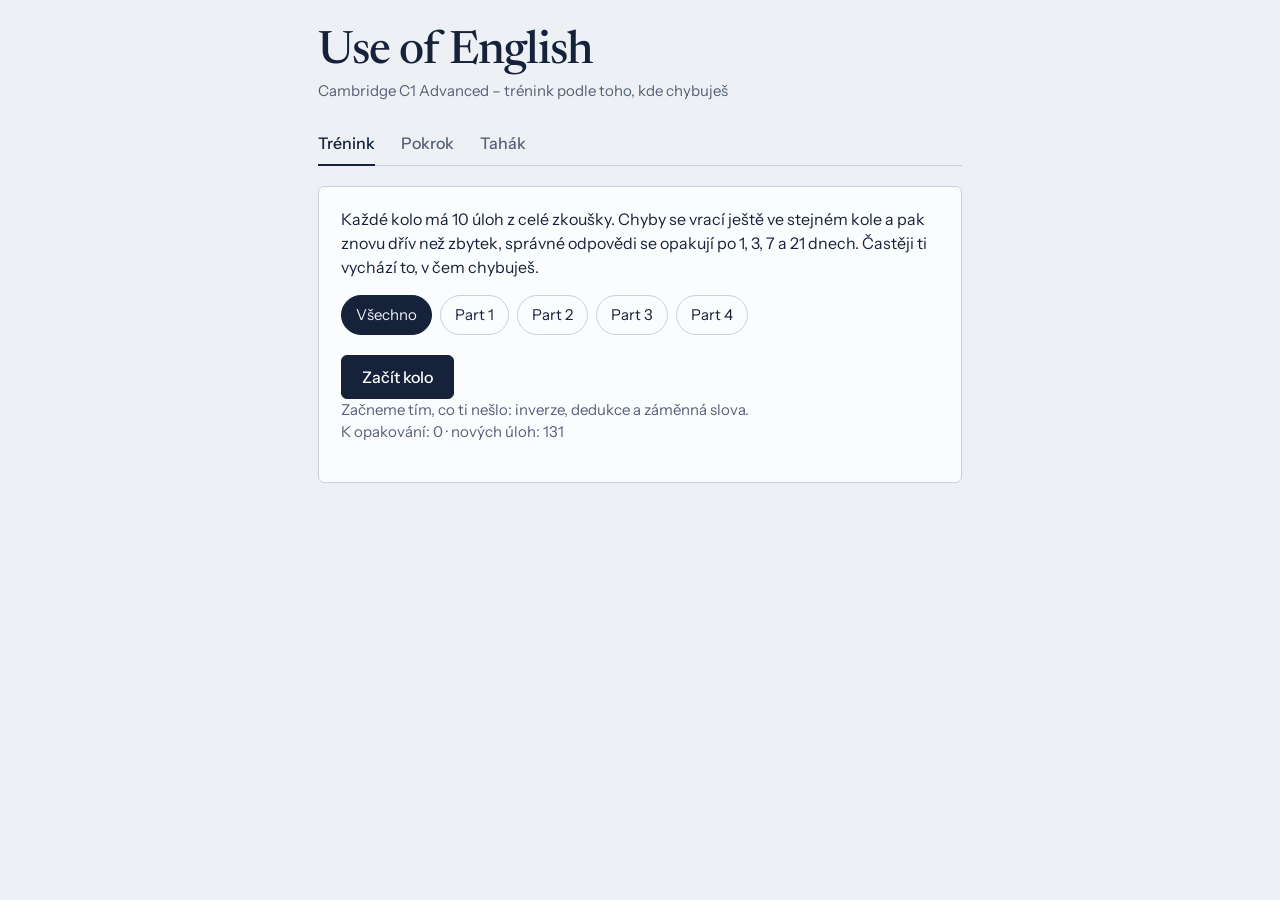
==== index.html @ dab8a951 "Initial commit: Use of English trainer Co-Authored-By: Claude Sonnet 5.5 <noreply@anthropic.com>" ====
<!DOCTYPE html>
<html lang="cs">
<head>
<meta charset="utf-8">
<meta name="viewport" content="width=device-width, initial-scale=1, viewport-fit=cover">
<title>Use of English – C1 trénink</title>
<link rel="manifest" href="manifest.json">
<link rel="icon" href="icon-192.png">
<link rel="apple-touch-icon" href="icon-192.png">
<meta name="theme-color" content="#16213A">
<link rel="preconnect" href="https://fonts.googleapis.com">
<link rel="preconnect" href="https://fonts.gstatic.com" crossorigin>
<link href="https://fonts.googleapis.com/css2?family=Caveat:wght@600&family=Instrument+Sans:wght@400;500;600&family=Newsreader:ital,opsz,wght@0,6..72,400;0,6..72,500;0,6..72,600;1,6..72,400&display=swap" rel="stylesheet">
<style>
:root{
  --paper:#EDF0F4; --sheet:#FBFCFD; --ink:#16213A; --muted:#566077; --rule:#C8D0DC;
  --soft:#E3E8EF; --red:#C4262D; --green:#1B7A4C; --hl:#FFF0A6;
  --accent:#16213A; --accent-ink:#FBFCFD;
  --serif:"Newsreader", Georgia, "Times New Roman", serif;
  --sans:"Instrument Sans", system-ui, -apple-system, "Segoe UI", Roboto, sans-serif;
  --hand:"Caveat", "Segoe Script", "Bradley Hand", "Comic Sans MS", cursive;
  box-sizing:border-box;
  padding-top:env(safe-area-inset-top,0px);
  padding-bottom:env(safe-area-inset-bottom,0px);
}
@media (prefers-color-scheme: dark){
  :root:not([data-theme="light"]){
    --paper:#0E1320; --sheet:#171E2F; --ink:#E8EDF7; --muted:#9AA5BB; --rule:#2B3550;
    --soft:#202A40; --red:#FF7A7A; --green:#62D39C; --hl:#4B4521;
    --accent:#E8EDF7; --accent-ink:#0E1320;
  }
}
:root[data-theme="dark"]{
  --paper:#0E1320; --sheet:#171E2F; --ink:#E8EDF7; --muted:#9AA5BB; --rule:#2B3550;
  --soft:#202A40; --red:#FF7A7A; --green:#62D39C; --hl:#4B4521;
  --accent:#E8EDF7; --accent-ink:#0E1320;
}
html{scroll-padding-top:env(safe-area-inset-top,0px)}
*,*::before,*::after{box-sizing:inherit}
body{margin:0;background:var(--paper);color:var(--ink);font-family:var(--sans);font-size:16px;line-height:1.5;-webkit-text-size-adjust:100%}
main{max-width:680px;margin:0 auto;padding:22px 18px 56px}
h1{font-family:var(--serif);font-weight:500;font-size:clamp(34px,8vw,46px);line-height:1.05;letter-spacing:-0.02em;margin:6px 0 4px}
.sub{margin:0 0 18px;color:var(--muted);font-size:15px}
nav{display:flex;gap:26px;border-bottom:1px solid var(--rule);margin-bottom:20px}
.tab{appearance:none;background:none;border:0;border-bottom:2px solid transparent;padding:10px 0 9px;margin-bottom:-1px;font:inherit;font-weight:500;color:var(--muted);cursor:pointer}
.tab[aria-selected="true"]{color:var(--ink);border-bottom-color:var(--ink)}
button{font-family:inherit}
:focus-visible{outline:3px solid #4C8DFF;outline-offset:2px;border-radius:4px}

.sheet{background:var(--sheet);border:1px solid var(--rule);border-radius:6px;padding:20px 22px 22px}
.meta{display:flex;justify-content:space-between;align-items:center;gap:12px;color:var(--muted);font-size:14px;margin-bottom:10px}
.bar{height:3px;background:var(--soft);border-radius:2px;margin:0 0 18px;overflow:hidden}
.bar>i{display:block;height:100%;background:var(--ink);transition:width .3s}
.again{background:var(--hl);color:var(--ink);padding:1px 9px;border-radius:10px;font-size:13px;font-weight:500}

.orig{font-family:var(--serif);font-size:19px;line-height:1.55;margin:0 0 14px;color:var(--ink)}
.keyrow{display:flex;align-items:center;gap:12px;margin:0 0 14px;flex-wrap:wrap}
.keybox{display:inline-block;border:1.5px solid var(--ink);border-radius:3px;padding:2px 12px;font-weight:600;letter-spacing:.06em;font-size:15px;background:var(--sheet)}
.keybox.inline{margin-left:12px;vertical-align:2px}
.note{color:var(--muted);font-size:13px}
.text{font-family:var(--serif);font-size:clamp(20px,4.6vw,23px);line-height:2.15;margin:0 0 18px}
.gap-in{font:inherit;color:var(--ink);background:transparent;border:0;border-bottom:2px solid var(--ink);border-radius:0;text-align:center;padding:0 4px;max-width:100%;min-width:6ch}
.gap-in:focus{outline:none;background:var(--hl)}
.gap-blank{display:inline-block;width:5.5ch;border-bottom:2px solid var(--ink);vertical-align:-2px}
.filled{padding:0 .2em;border-bottom:2px solid var(--ink)}
.filled.ok{border-bottom-color:var(--green);color:var(--green);font-weight:500}
.filled.ok::after{content:" ✓";font-family:var(--sans);font-size:.8em}
.filled.bad{border-bottom:0}
.filled.bad s{text-decoration-color:var(--red);text-decoration-thickness:2px;color:var(--muted)}
.pen{display:inline-block;font-family:var(--hand);font-weight:600;font-size:1.3em;line-height:1;color:var(--red);margin-left:.4em;transform:rotate(-2deg);animation:write .55s ease-out both}
@keyframes write{from{clip-path:inset(-4px 100% -4px 0)}to{clip-path:inset(-4px 0 -4px 0)}}

.row{display:flex;gap:10px;flex-wrap:wrap;align-items:center}
.btn{appearance:none;font-size:16px;font-weight:500;min-height:44px;padding:0 20px;border-radius:6px;cursor:pointer;border:1.5px solid var(--ink)}
.btn.primary{background:var(--accent);color:var(--accent-ink)}
.btn.ghost{background:transparent;color:var(--ink);border-color:var(--rule)}
.btn.ghost:hover{border-color:var(--ink)}
.hint{margin:12px 0 0;color:var(--muted);font-size:14px;min-height:1.2em}

.opts{display:grid;gap:8px;margin:0 0 16px}
.opt{appearance:none;display:flex;gap:12px;align-items:baseline;text-align:left;width:100%;min-height:46px;padding:10px 14px;background:transparent;color:var(--ink);border:1.5px solid var(--rule);border-radius:6px;font-family:var(--serif);font-size:19px;cursor:pointer}
.opt i{font-family:var(--sans);font-style:normal;font-size:14px;color:var(--muted);width:1ch}
.opt:hover:not(:disabled){border-color:var(--ink)}
.opt:disabled{cursor:default}
.opt.right{border-color:var(--green);background:color-mix(in srgb,var(--green) 12%,transparent)}
.opt.wrong{border-color:var(--red);background:color-mix(in srgb,var(--red) 10%,transparent);text-decoration:line-through;text-decoration-color:var(--red)}

.fb{border-left:3px solid var(--green);padding:2px 0 2px 14px;margin:0 0 18px}
.fb.bad{border-left-color:var(--red)}
.fb .verdict{margin:0 0 4px;font-weight:600}
.fb .why{margin:0;font-size:15.5px}
.fb .alts{margin:6px 0 0;font-size:14px;color:var(--muted)}

.home p{margin:0 0 16px}
.chips{display:flex;gap:8px;flex-wrap:wrap;margin:0 0 20px}
.chip{appearance:none;min-height:40px;padding:0 14px;border-radius:20px;border:1.5px solid var(--rule);background:transparent;color:var(--ink);font-size:15px;cursor:pointer}
.chip[aria-pressed="true"]{background:var(--ink);color:var(--paper);border-color:var(--ink)}
.plan{color:var(--muted);font-size:15px;margin:16px 0 0}

.score{font-family:var(--serif);font-size:clamp(34px,8vw,44px);line-height:1.1;margin:0 0 4px}
.errs{margin:18px 0 20px;padding:0;list-style:none;display:grid;gap:14px}
.errs li{font-family:var(--serif);font-size:18px;line-height:1.7;border-top:1px solid var(--rule);padding-top:12px}
.errs b{font-weight:600;color:var(--green)}

.grid{display:grid;grid-template-columns:repeat(auto-fit,minmax(130px,1fr));gap:10px;margin:0 0 22px}
.stat{border:1px solid var(--rule);border-radius:6px;padding:12px 14px;background:var(--sheet)}
.stat b{display:block;font-family:var(--serif);font-size:28px;font-weight:500;line-height:1.1}
.stat span{font-size:13.5px;color:var(--muted)}
h2{font-family:var(--serif);font-weight:500;font-size:24px;margin:26px 0 10px}
.cats{display:grid;gap:12px}
.cat .top{display:flex;justify-content:space-between;gap:10px;font-size:15px;margin-bottom:4px}
.cat .top span:last-child{color:var(--muted)}
.cat .track{height:8px;background:var(--soft);border-radius:4px;overflow:hidden}
.cat .track i{display:block;height:100%;background:var(--ink);border-radius:4px}
.cat .track i.low{background:var(--red)}
.link-btn{appearance:none;background:none;border:0;padding:0;color:var(--muted);font-size:14px;text-decoration:underline;cursor:pointer}

.cheat details{border-bottom:1px solid var(--rule);padding:4px 0}
.cheat summary{cursor:pointer;font-family:var(--serif);font-size:20px;padding:12px 0;list-style:none}
.cheat summary::-webkit-details-marker{display:none}
.cheat summary::after{content:"+";float:right;color:var(--muted)}
.cheat details[open] summary::after{content:"–"}
.cheat .body{padding:0 0 14px;font-size:15.5px}
.cheat .body p{margin:0 0 10px}
.cheat .body ul{margin:0 0 10px;padding-left:20px}
.cheat .body li{margin:3px 0}
.cheat em{font-family:var(--serif);font-size:17px}

@media (prefers-reduced-motion:reduce){*{transition:none!important;animation:none!important}}
</style>
</head>
<body>
<main>
  <h1>Use of English</h1>
  <p class="sub" id="sub">Cambridge C1 Advanced – trénink podle toho, kde chybuješ</p>
  <nav role="tablist" aria-label="Sekce">
    <button class="tab" role="tab" data-v="train" aria-selected="true">Trénink</button>
    <button class="tab" role="tab" data-v="stats" aria-selected="false">Pokrok</button>
    <button class="tab" role="tab" data-v="cheat" aria-selected="false">Tahák</button>
  </nav>
  <div id="stage"></div>
</main>

<script>
/* ---------- helpers ---------- */
const $ = (s, r=document) => r.querySelector(s);
const esc = s => String(s).replace(/&/g,"&amp;").replace(/</g,"&lt;").replace(/>/g,"&gt;").replace(/"/g,"&quot;");
const norm = s => String(s).toLowerCase().replace(/[’‘`´]/g,"'").replace(/[.,;!?]+/g," ").replace(/\s+/g," ").trim();
const plural = n => n===1 ? "slovo" : (n>=2 && n<=4 ? "slova" : "slov");
const shuffle = a => { for(let i=a.length-1;i>0;i--){const j=Math.floor(Math.random()*(i+1));[a[i],a[j]]=[a[j],a[i]];} return a; };

/* ---------- question bank ---------- */
const CATS = {
  inv:"Inverze", ded:"Modály – dedukce", pas:"Trpný rod a have sth done", cond:"Podmínky a wish",
  link:"Spojky a protiklad", prep:"Předložky a vazby", gram:"Gramatické struktury",
  wfa:"Tvoření slov – předpony a přípony", wfc:"Tvoření slov – záměnná slova", col:"Kolokace a frázová slovesa"
};
const PARTS = {1:"Part 1 · výběr z možností", 2:"Part 2 · doplň jedno slovo", 3:"Part 3 · tvoření slov", 4:"Part 4 · přeformulování"};

const kt=(id,cat,a,key,text,ans,why)=>({id,part:4,type:"kt",cat,a,key,text,ans,why});
const oc=(id,cat,text,ans,why)=>({id,part:2,type:"oc",cat,text,ans,why});
const wf=(id,cat,text,key,ans,why)=>({id,part:3,type:"wf",cat,text,key,ans,why});
const mc=(id,cat,text,opts,correct,why)=>({id,part:1,type:"mc",cat,text,opts,correct,why});

const BANK = [
/* Part 4 */
kt("kt01","inv","I only realised I'd lost my keys when I got home.","UNTIL","Not ____ I realised I'd lost my keys.",["until I got home did","until I arrived home did","until I got back home did","until I reached home did"],"Po „Not until“ následuje inverze: Not until + okolnost + pomocné sloveso + podmět → Not until I got home did I realise."),
kt("kt02","inv","The lights went out immediately after we sat down.","SOONER","No ____ than the lights went out.",["sooner had we sat down","sooner had we sat","sooner had we taken our seats"],"No sooner + had + podmět + 3. tvar … than + minulý čas. Je to inverze, proto had před „we“."),
kt("kt03","inv","I have never been treated so rudely before.","NEVER","____ so rudely before.",["never have I been treated"],"Never na začátku věty → pomocné sloveso před podmět: Never have I been treated."),
kt("kt04","ded","Perhaps she missed the train.","MIGHT","She ____ the train.",["might have missed"],"might / may / could + have + 3. tvar = možná se to stalo v minulosti."),
kt("kt05","ded","I'm sure he didn't see me, otherwise he would have said hello.","CAN'T","He ____ me, otherwise he would have said hello.",["can't have seen"],"can't have + 3. tvar = určitě se to nestalo. Klíčové slovo se nesmí měnit, „can not“ ani „cannot“ by neprošlo."),
kt("kt06","ded","She will certainly be delighted with the news.","BOUND","She ____ delighted with the news.",["is bound to be"],"be bound to + infinitiv = určitě, nevyhnutelně."),
kt("kt07","pas","A mechanic repaired my car yesterday.","HAD","I ____ yesterday.",["had my car repaired"],"have + předmět + 3. tvar = nechat si něco udělat."),
kt("kt08","pas","It is thought that the thief entered through the window.","THOUGHT","The thief ____ entered through the window.",["is thought to have"],"Osobní trpný rod: is thought to + infinitiv. Když se děj stal dřív: to have + 3. tvar."),
kt("kt09","cond","I would have failed without your help.","HAD","____ your help, I would have failed.",["had it not been for"],"Had it not been for = if it hadn't been for. Inverze nahrazuje „if“ ve 3. kondicionálu."),
kt("kt10","cond","I regret not saving more money when I was younger.","WISH","I ____ more money when I was younger.",["wish I had saved","wish I'd saved"],"wish + had + 3. tvar = lítost nad minulostí."),
kt("kt11","gram","The exam wasn't as easy as Jana had expected.","HARDER","The exam ____ Jana had expected.",["was harder than","was much harder than","was a lot harder than","was far harder than","was even harder than"],"not as easy as = harder than. Pozor na „than“, ne „as“."),
kt("kt12","gram","He is too young to drive.","ENOUGH","He ____ drive.",["is not old enough to","isn't old enough to"],"too + přídavné jméno = not + opačné přídavné jméno + enough."),
kt("kt13","link","Although it was raining, we went out.","SPITE","We went out ____ the rain.",["in spite of"],"in spite of + podstatné jméno (nebo -ing). Pozor: in spite OF, ale despite bez „of“."),
kt("kt14","pas","They are building a new bridge.","BEING","A new bridge ____ built.",["is being"],"Průběhový trpný rod: is / are being + 3. tvar."),
kt("kt15","gram","It doesn't matter how hard you try; you won't persuade her.","MATTER","No ____ you try, you won't persuade her.",["matter how hard"],"No matter how / what / who / where = ať už jak / co / kdo / kde."),
kt("kt16","inv","He had no idea that the police were watching him.","LITTLE","____ that the police were watching him.",["little did he know","little did he realise","little did he realize","little did he suspect"],"Little na začátku věty = vůbec ne: Little + did + podmět + základní tvar."),
kt("kt17","prep","This is definitely not the best solution.","MEANS","This is ____ the best solution.",["by no means"],"by no means = v žádném případě, rozhodně ne. Ustálené spojení, v Part 2 i 4 se opakuje."),

/* Part 2 */
oc("oc01","inv","Not only ____ it distract them from schoolwork, but it can also damage their self-esteem.",["does"],"Not only na začátku věty → inverze, v přítomném čase se použije does."),
oc("oc02","inv","Rarely ____ I seen such a beautiful view.",["have"],"Rarely / seldom / never + pomocné sloveso + podmět: Rarely have I seen."),
oc("oc03","inv","Hardly had we left the house ____ it started to snow.",["when","before"],"Hardly / scarcely had … when. Po „no sooner“ ale následuje than."),
oc("oc04","inv","No sooner had I arrived ____ it started to rain.",["than"],"No sooner … than. Po „hardly“ je when."),
oc("oc05","cond","Had I known about the problem, I ____ have helped.",["would","could","might"],"Had I known = If I had known (3. kondicionál), tedy would / could / might have + 3. tvar."),
oc("oc06","cond","If it ____ not been for your help, I would have failed.",["had"],"If it had not been for = kdyby nebylo."),
oc("oc07","prep","She insisted ____ paying for the meal.",["on"],"insist on + -ing."),
oc("oc08","prep","I'm not used ____ getting up so early.",["to"],"be used to + -ing = být zvyklý. (used to + infinitiv = dřív jsem)."),
oc("oc09","prep","She apologised ____ being late.",["for"],"apologise for + -ing."),
oc("oc10","prep","I look forward ____ hearing from you soon.",["to"],"look forward to + -ing."),
oc("oc11","gram","The more you practise, ____ better you'll become.",["the"],"the + srovnávací stupeň …, the + srovnávací stupeň = čím víc …, tím víc."),
oc("oc12","gram","It was such a long journey ____ we were exhausted.",["that"],"such + (a) + podstatné jméno + that … (so + přídavné jméno + that)."),
oc("oc13","link","____ the weather was terrible, the match went ahead.",["although","though"],"Although / though + celá věta. Despite a in spite of potřebují podstatné jméno nebo -ing."),
oc("oc14","link","He loves sport, ____ his brother prefers reading.",["whereas","while","but"],"whereas / while = zatímco (protiklad dvou osob nebo věcí)."),
oc("oc15","gram","I'd rather you ____ smoke in here.",["didn't"],"would rather + podmět + minulý čas = raději bych, abys …"),
oc("oc16","inv","Not until the end of the film ____ I realise who the killer was.",["did"],"Not until … → inverze s pomocným slovesem did."),
oc("oc17","prep","She is, ____ a doubt, the best candidate for the job.",["without","beyond"],"without a doubt / beyond a doubt = bez pochyby."),
oc("oc18","cond","If I ____ you, I would accept the offer.",["were","was"],"If I were you = být na tvém místě. Ve formálním jazyce preferuj were."),

/* Part 3 */
wf("wf01","wfc","Automation has greatly improved worker ____.","PRODUCE",["productivity"],"production = výroba (what is made), productivity = výkonnost, efektivita."),
wf("wf02","wfa","The film was so ____ that I fell asleep.","BORE",["boring"],"-ing = co způsobuje pocit (boring), -ed = kdo ho má (bored)."),
wf("wf03","wfa","She spoke ____ about her experiences abroad.","HONEST",["honestly"],"Příslovce: přídavné jméno + -ly."),
wf("wf04","wfa","The ____ of the new law is still unclear.","IMPLEMENT",["implementation"],"Sloveso na -ate/-ment → podstatné jméno na -ation: implement → implementation."),
wf("wf05","wfa","It is ____ to predict the weather months ahead.","POSSIBLE",["impossible"],"Před p, b, m se používá im- (impossible, impatient, immature)."),
wf("wf06","wfa","He was ____ by the news of his friend's death.","DEVASTATE",["devastated"],"Pocit u osoby = -ed. Slovo končí na -e, přidá se jen -d."),
wf("wf07","wfa","The team achieved remarkable ____ in a short time.","SUCCEED",["success"],"succeed (sloveso) → success (podstatné jméno) → successful (přídavné jméno)."),
wf("wf08","wfa","His ____ behaviour got him fired.","RESPONSIBLE",["irresponsible"],"Před r se píše ir- (irregular, irrelevant, irresponsible)."),
wf("wf09","wfc","We need a more ____ way of heating the house, to save money.","ECONOMY",["economical"],"economical = úsporný, economic = hospodářský, ekonomický."),
wf("wf10","wfc","The country is facing a serious ____ crisis.","ECONOMY",["economic"],"economic = týkající se ekonomiky země. economical = úsporný."),
wf("wf11","wfa","Her ____ to the job was obvious to everyone.","COMMIT",["commitment"],"commit → commitment (bez zdvojeného t před -ment)."),
wf("wf12","wfa","The two paintings are almost ____.","DISTINGUISH",["indistinguishable"],"in- + distinguish + -able = nerozlišitelný."),
wf("wf13","wfa","You should show more ____ towards other people's feelings.","SENSITIVE",["sensitivity"],"-ive → -ivity (sensitive → sensitivity, creative → creativity)."),
wf("wf14","wfa","The plan was ____ because it would have cost far too much.","PRACTICE",["impractical","impracticable"],"Záporná předpona im- před p: impractical."),
wf("wf15","wfc","The signing of the treaty was a ____ moment for the whole country.","HISTORY",["historic"],"historic = významný, přelomový. historical = týkající se historie."),
wf("wf16","wfc","Archaeologists found ____ evidence that the town was founded in 1850.","HISTORY",["historical"],"historical = historický, týkající se minulosti. historic = přelomový."),
wf("wf17","wfa","The ____ of the staff was impressive.","PROFESSION",["professionalism"],"profession → professional → professionalism (chování, přístup)."),

/* Part 1 */
mc("mc01","col","Whether he gets the job will ultimately ____ down to how well he does at the interview.",["come","go","fall","turn"],0,"come down to = v konečném důsledku záležet na."),
mc("mc02","col","Few musicians manage to ____ it big.",["make","take","do","get"],0,"make it big = prorazit, mít velký úspěch."),
mc("mc03","col","He refused to ____ his back on his principles.",["put","turn","set","keep"],1,"turn your back on = otočit se zády, zradit."),
mc("mc04","col","The new law will come ____ force next month.",["to","into","in","on"],1,"come into force = vstoupit v platnost."),
mc("mc05","col","____ to popular belief, goldfish have good memories.",["Contrary","Opposite","In contrast","Against"],0,"contrary to = na rozdíl od (tomu, co se tvrdí). in contrast to by chtělo „to“ a jiný smysl."),
mc("mc06","col","The film is ____ on a true story.",["based","built","made","set"],0,"be based on = vycházet z."),
mc("mc07","col","I'm not very ____ on the idea of living abroad.",["keen","fond","interested","pleased"],0,"keen on, ale fond of, interested in, pleased with."),
mc("mc08","col","The company is currently ____ investigation for tax fraud.",["under","in","on","at"],0,"under investigation / pressure / suspicion."),
mc("mc09","col","We can't afford to ____ any chances with safety.",["make","take","do","have"],1,"take a chance / a risk."),
mc("mc10","col","I take ____ with your claim that the plan is cheap.",["issue","point","matter","debate"],0,"take issue with = nesouhlasit s."),
mc("mc11","col","The government is under increasing ____ to cut taxes.",["pressure","force","strain","stress"],0,"under pressure = pod tlakem."),
mc("mc12","col","The meeting has been ____ off until next week.",["put","called","set","taken"],0,"put off = odložit, call off = zrušit."),

/* ---- rozšíření: Part 4 ---- */
kt("kt18","cond","I didn't go to the party because I was ill.","WOULD","I ____ to the party if I hadn't been ill.",["would have gone"],"3. kondicionál: if + had + 3. tvar → would have + 3. tvar."),
kt("kt19","pas","Someone stole my wallet on the train.","STOLEN","I ____ on the train.",["had my wallet stolen"],"have + předmět + 3. tvar se používá i pro nepříjemné věci, které se ti stanou."),
kt("kt20","ded","I'm sure they were tired after the long journey.","MUST","They ____ tired after the long journey.",["must have been"],"must have + 3. tvar = určitě to tak bylo."),
kt("kt21","inv","She won the race and she also broke the record.","ONLY","Not ____ the race, but she also broke the record.",["only did she win"],"Not only na začátku věty → inverze: Not only did she win."),
kt("kt22","inv","You must not open this door under any circumstances.","CIRCUMSTANCES","Under no ____ open this door.",["circumstances must you","circumstances should you"],"Under no circumstances + modální sloveso + podmět."),
kt("kt23","inv","I only understood the problem when he explained it.","DID","Only when he explained it ____ the problem.",["did I understand"],"Only when / only after + vedlejší věta → inverze v hlavní: did I understand."),
kt("kt24","gram","It was such a boring film that we left early.","SO","The film ____ we left early.",["was so boring that"],"such a + podstatné jméno = so + přídavné jméno (+ that)."),
kt("kt25","gram","I find it hard to get up early.","USED","I'm not ____ up early.",["used to getting"],"be used to + -ing = být na něco zvyklý."),
kt("kt26","gram","She hasn't seen him for ten years.","LAST","The ____ him was ten years ago.",["last time she saw"],"The last time + minulý čas prostý = naposledy."),
kt("kt27","gram","I'd advise you to see a doctor.","BETTER","You ____ a doctor.",["had better see"],"had better + infinitiv bez to = měl bys radši."),
kt("kt28","pas","The police are questioning two men.","BEING","Two men ____ by the police.",["are being questioned"],"Průběhový trpný rod: are being + 3. tvar."),
kt("kt29","prep","I'm sorry I didn't call you earlier.","APOLOGISE","I ____ you earlier.",["apologise for not calling","apologize for not calling","apologise for not having called"],"apologise for + -ing (záporně: for not + -ing)."),
kt("kt30","gram","It's not worth taking a taxi.","POINT","There ____ a taxi.",["is no point in taking","is no point taking"],"There is no point in + -ing = nemá smysl."),
kt("kt31","cond","You can borrow my car as long as you drive carefully.","PROVIDED","You can borrow my car ____ carefully.",["provided that you drive","provided you drive"],"provided (that) = pokud, za podmínky že."),
kt("kt32","prep","Jana is responsible for the sales team.","CHARGE","Jana ____ the sales team.",["is in charge of"],"be in charge of = mít na starosti, vést."),
kt("kt33","col","He didn't pay any attention to the instructions.","NOTICE","He ____ the instructions.",["took no notice of"],"take no notice of = nevšímat si."),

/* ---- rozšíření: Part 2 ---- */
oc("oc19","prep","She is very good ____ solving problems quickly.",["at"],"good at + -ing."),
oc("oc20","prep","He was accused ____ stealing the money.",["of"],"accuse somebody of + -ing."),
oc("oc21","prep","I'm responsible ____ the whole project.",["for"],"responsible for."),
oc("oc22","prep","The success of the plan depends ____ everyone's cooperation.",["on"],"depend on."),
oc("oc23","prep","She prefers coffee ____ tea.",["to"],"prefer A to B (ne than)."),
oc("oc24","gram","I wish I ____ more time to study.",["had"],"wish + minulý čas = přání týkající se přítomnosti."),
oc("oc25","gram","She suggested that he ____ see a doctor.",["should"],"suggest that + (should) + infinitiv."),
oc("oc26","gram","By the time we arrived, the film ____ already started.",["had"],"By the time + minulý čas → předminulý čas v hlavní větě."),
oc("oc27","gram","He is the only student ____ passed the exam.",["who","that"],"Vztažné zájmeno pro osobu: who (nebo that)."),
oc("oc28","gram","The book, ____ I borrowed from the library, was excellent.",["which"],"Nezbytná vsuvka s čárkami: which (that se tam nepoužije)."),
oc("oc29","gram","She asked me ____ I had ever been to Ireland.",["whether","if"],"Nepřímá otázka ano/ne: if nebo whether."),
oc("oc30","link","____ spite of the traffic, we arrived on time.",["in"],"in spite of = navzdory."),
oc("oc31","link","We took a map ____ case we got lost.",["in"],"in case = pro případ, že."),
oc("oc32","link","I'll lend you the money ____ you pay it back.",["provided","providing"],"provided / providing (that) = pokud."),
oc("oc33","gram","It's high time you ____ looking for a job.",["started","began"],"It's (high) time + minulý čas = už je načase."),
oc("oc34","pas","The report is said ____ been written by the CEO.",["to"],"is said to have + 3. tvar."),
oc("oc35","inv","Under ____ circumstances should you open that door.",["no"],"Under no circumstances + inverze (should you)."),
oc("oc36","inv","Only after the lecture ____ I understand the topic.",["did"],"Only after … + inverze s did."),
oc("oc37","gram","She has been learning English ____ she was six.",["since"],"since + bod v čase, for + doba trvání."),
oc("oc38","cond","I would have called you if I ____ known you were awake.",["had"],"3. kondicionál: if + had + 3. tvar."),

/* ---- rozšíření: Part 3 ---- */
wf("wf18","wfa","The ____ of the exam surprised many students.","DIFFICULT",["difficulty","difficulties"],"difficult → difficulty (-y → -ies v množném čísle)."),
wf("wf19","wfa","He showed great ____ in the face of danger.","BRAVE",["bravery"],"brave → bravery (podstatné jméno)."),
wf("wf20","wfa","It was ____ of you to leave without saying goodbye.","POLITE",["impolite"],"Před p je im-: impolite."),
wf("wf21","wfa","The ____ of the band has grown steadily.","POPULAR",["popularity"],"-ar → -arity: popular → popularity."),
wf("wf22","wfa","Her ____ with the result was obvious from her frown.","SATISFY",["dissatisfaction"],"Záporná předpona dis- + satisfaction."),
wf("wf23","wfa","The ____ of the discovery was not appreciated at first.","SIGNIFY",["significance"],"significant → significance (-ant → -ance)."),
wf("wf24","wfa","He is a very ____ driver and never takes risks.","CAUTION",["cautious"],"caution → cautious (-ious)."),
wf("wf25","wfa","We were ____ by the speed of the progress.","ASTONISH",["astonished"],"Pocit u osoby → -ed (astonished). -ing by popisovalo věc."),
wf("wf26","wfa","The ____ between the two designs is striking.","SIMILAR",["similarity","similarities"],"similar → similarity."),
wf("wf27","wfa","There has been a ____ increase in house prices.","DRAMA",["dramatic"],"drama → dramatic (přídavné jméno)."),
wf("wf28","wfa","Despite the evidence, many people remain ____ to change their habits.","WILL",["unwilling"],"Kontext „despite“ ukazuje na zápor: un- + willing."),
wf("wf29","wfc","She has an ____ mind and writes wonderful stories.","IMAGINE",["imaginative"],"imaginative = nápaditý, imaginary = neexistující, vymyšlený."),
wf("wf30","wfc","He was frightened by an ____ monster under his bed.","IMAGINE",["imaginary"],"imaginary = neexistující, vymyšlený. imaginative = nápaditý."),
wf("wf31","wfc","It would be more ____ to wait until the weather improves.","SENSE",["sensible"],"sensible = rozumný, sensitive = citlivý."),
wf("wf32","wfc","She is very ____ about her weight and hates being teased.","SENSE",["sensitive"],"sensitive = citlivý, sensible = rozumný."),
wf("wf33","wfa","He gave an ____ answer that told us nothing.","INFORM",["uninformative"],"un + informative = neinformativní, nic neříkající."),

/* ---- rozšíření: Part 1 ---- */
mc("mc13","col","The two companies have decided to ____ forces to develop a new product.",["join","tie","bind","link"],0,"join forces = spojit síly."),
mc("mc14","col","I can't ____ up with his constant complaining any longer.",["put","stand","take","hold"],0,"put up with = snášet, smířit se s."),
mc("mc15","col","She takes ____ her mother in her love of music.",["after","over","on","to"],0,"take after = být podobný (v rodině). take over = převzít."),
mc("mc16","col","We've run ____ of milk; can you buy some?",["out","off","down","away"],0,"run out of = dojít (zásoby)."),
mc("mc18","col","She was ____ with joy when she heard the news.",["bursting","exploding","breaking","flooding"],0,"bursting with joy / pride / energy."),
mc("mc19","col","The government has come ____ fire for its handling of the crisis.",["under","into","onto","above"],0,"come under fire = být kritizován."),
mc("mc20","col","I have a lot ____ common with my cousin.",["in","by","at","of"],0,"have a lot in common = mít hodně společného."),
mc("mc21","col","He is known ____ his generosity.",["for","as","by","with"],0,"be known for = být znám čím. known as = znám jako."),
mc("mc22","col","The company aims to ____ a profit by the end of the year.",["make","do","get","win"],0,"make a profit = vydělat."),
mc("mc23","col","He was found guilty and ____ to five years in prison.",["sentenced","judged","condemned","punished"],0,"be sentenced to = být odsouzen k (trestu)."),
mc("mc24","col","It's a ____ of time trying to persuade him.",["waste","loss","spend","lack"],0,"a waste of time = ztráta času."),
mc("mc25","col","We need to ____ at a decision by Friday.",["arrive","come","get","reach"],0,"arrive at a decision. Bez předložky by šlo reach a decision."),
mc("mc26","col","The results were ____ with what we had expected.",["consistent","equal","same","agree"],0,"consistent with = v souladu s."),
mc("mc27","col","At first I was reluctant, but she ____ me into going.",["talked","spoke","said","told"],0,"talk somebody into doing = přemluvit."),
mc("mc28","col","Let's not jump ____ conclusions before we have all the facts.",["to","at","on","into"],0,"jump to conclusions = dělat ukvapené závěry."),
];
BANK.forEach(it => { if(it.ans) it.ansN = it.ans.map(norm); });
const BY_ID = Object.fromEntries(BANK.map(i=>[i.id,i]));

/* ---------- storage ---------- */
const KEY = "uoe-c1-v1";
const DAY = 864e5, INTERVALS = [0, DAY, 3*DAY, 7*DAY, 21*DAY];
const SEED_WEAK = ["inv","ded","wfc","link"];
function load(){ try{ const s = JSON.parse(localStorage.getItem(KEY)); if(s && s.items) return s; }catch(e){} return {items:{},cats:{},log:[],days:[]}; }
let store = load();
function save(){ try{ localStorage.setItem(KEY, JSON.stringify(store)); }catch(e){} }

function weak(cat){
  const c = store.cats[cat] || {seen:0, ok:0};
  const prior = SEED_WEAK.includes(cat) ? 0.4 : 0.65;
  return 1 - (c.ok + prior*4) / (c.seen + 4);
}
function todayStr(d=new Date()){ return d.getFullYear()+"-"+String(d.getMonth()+1).padStart(2,"0")+"-"+String(d.getDate()).padStart(2,"0"); }
function streak(){
  const set = new Set(store.days); let n = 0; const d = new Date();
  if(!set.has(todayStr(d))) d.setDate(d.getDate()-1);
  while(set.has(todayStr(d))){ n++; d.setDate(d.getDate()-1); }
  return n;
}

/* ---------- session ---------- */
let view = "train", sess = null, partFilter = 0;

function buildSession(n=10){
  const now = Date.now();
  const pool = BANK.filter(it => !partFilter || it.part === partFilter);
  const due = pool.filter(it => store.items[it.id] && store.items[it.id].due <= now)
    .sort((a,b) => (store.items[a.id].box - store.items[b.id].box) || (weak(b.cat) - weak(a.cat)));
  let pick = due.slice(0, n);
  if(pick.length < n){
    const fresh = pool.filter(it => !store.items[it.id])
      .map(it => ({it, w: weak(it.cat) + Math.random()*0.35}))
      .sort((a,b) => b.w - a.w).map(x => x.it);
    pick = pick.concat(fresh.slice(0, n - pick.length));
  }
  if(pick.length < n){
    const rest = pool.filter(it => !pick.includes(it))
      .sort((a,b) => (store.items[a.id].box - store.items[b.id].box) || (Math.random() - .5));
    pick = pick.concat(rest.slice(0, n - pick.length));
  }
  return shuffle(pick);
}
function orderFor(it){ return it.type === "mc" ? shuffle(it.opts.map((_,i)=>i)) : null; }
function startSession(){
  const items = buildSession(10);
  sess = { queue: items.map(item => ({item, retry:false, order: orderFor(item)})), i:0, n: items.length, phase:"q", fb:null, results:[], hinted:false };
  renderTrain();
}

function record(it, ok, hinted, retry, given){
  const s = store.items[it.id] || (store.items[it.id] = {box:0, due:0, seen:0, ok:0});
  s.seen++; if(ok) s.ok++;
  if(!retry){
    const c = store.cats[it.cat] || (store.cats[it.cat] = {seen:0, ok:0});
    c.seen++; if(ok) c.ok++;
  }
  if(ok){ s.box = (!hinted && !retry) ? Math.min(4, s.box+1) : Math.max(s.box, 1); }
  else { s.box = 0; }
  s.due = Date.now() + INTERVALS[s.box];
  if(!ok && !retry){
    store.log.push({id: it.id, given: given == null ? "" : String(given), t: Date.now()});
    if(store.log.length > 40) store.log = store.log.slice(-40);
  }
  const t = todayStr(); if(!store.days.includes(t)){ store.days.push(t); if(store.days.length > 400) store.days = store.days.slice(-400); }
  save();
}

function submit(val, idk){
  const q = sess.queue[sess.i], it = q.item;
  let ok, given;
  if(it.type === "mc"){ given = idk ? null : val; ok = !idk && val === it.correct; }
  else { given = String(val || "").trim(); ok = !idk && given !== "" && it.ansN.includes(norm(given)); }
  record(it, ok, sess.hinted, q.retry, it.type==="mc" ? (given==null ? "" : it.opts[given]) : given);
  if(!q.retry) sess.results.push({it, ok, given});
  if(!ok && !q.retry){
    const pos = Math.min(sess.i + 4, sess.queue.length);
    sess.queue.splice(pos, 0, {item: it, retry:true, order: orderFor(it)});
  }
  sess.phase = "fb"; sess.fb = {given, ok, idk};
  renderTrain();
}
function next(){
  sess.i++; sess.phase = "q"; sess.fb = null; sess.hinted = false;
  renderTrain();
}

/* ---------- rendering: train ---------- */
function correctDisplay(it){ return it.type === "mc" ? it.opts[it.correct] : it.ans[0]; }
function filledText(it){
  const p = it.text.split("____");
  return esc(p[0]) + "<b>" + esc(correctDisplay(it)) + "</b>" + esc(p[1] || "");
}

function renderTrain(){
  const stage = $("#stage");
  if(!sess) return renderHome(stage);
  if(sess.i >= sess.queue.length) return renderDone(stage);
  const q = sess.queue[sess.i], it = q.item, fb = sess.phase === "fb" ? sess.fb : null;
  const done = sess.results.length;
  const pos = Math.min(done + (q.retry ? 0 : 1), sess.n);

  let inner;
  if(fb){
    if(fb.ok){
      inner = `<span class="filled ok">${esc(it.type==="mc" ? it.opts[it.correct] : fb.given)}</span>`;
    } else {
      const wrong = it.type==="mc" ? (fb.given==null ? "" : it.opts[fb.given]) : fb.given;
      inner = `<span class="filled bad"><s>${wrong ? esc(wrong) : "&nbsp;&nbsp;&nbsp;&nbsp;&nbsp;"}</s><b class="pen">${esc(correctDisplay(it))}</b></span>`;
    }
  } else if(it.type === "mc"){
    inner = `<span class="gap-blank"></span>`;
  } else {
    const w = Math.max(8, Math.max(...it.ans.map(a => a.length)) + 2);
    inner = `<input id="ans" class="gap-in" style="width:${w}ch" autocomplete="off" autocapitalize="off" autocorrect="off" spellcheck="false" aria-label="Tvoje odpověď">`;
  }
  const parts = it.text.split("____");
  let html = `<section class="sheet">
    <div class="meta"><span>${PARTS[it.part]}</span><span>${q.retry ? '<span class="again">ještě jednou</span>' : pos + " / " + sess.n}</span></div>
    <div class="bar"><i style="width:${Math.round(done / sess.n * 100)}%"></i></div>`;
  if(it.type === "kt") html += `<p class="orig">${esc(it.a)}</p><p class="keyrow"><span class="keybox">${esc(it.key)}</span><span class="note">použij toto slovo beze změny, celkem 3 až 6 slov</span></p>`;
  html += `<p class="text">${esc(parts[0])}${inner}${esc(parts[1] || "")}${it.type==="wf" ? `<span class="keybox inline">${esc(it.key)}</span>` : ""}</p>`;

  if(it.type === "mc"){
    html += `<div class="opts">` + q.order.map((k,pos) => {
      let cls = "opt";
      if(fb){ if(k === it.correct) cls += " right"; else if(k === fb.given) cls += " wrong"; }
      return `<button class="${cls}" data-k="${k}" ${fb ? "disabled" : ""}><i>${"ABCD"[pos]}</i>${esc(it.opts[k])}</button>`;
    }).join("") + `</div>`;
  }
  if(!fb){
    html += `<div class="row">` +
      (it.type === "mc" ? "" : `<button class="btn primary" id="check">Zkontrolovat</button><button class="btn ghost" id="hint">Nápověda</button>`) +
      `<button class="btn ghost" id="idk">Nevím</button></div><p class="hint" id="hintTxt" aria-live="polite"></p>`;
  } else {
    const alts = it.ans && it.ans.length > 1 ? `<p class="alts">Uznává se i: ${it.ans.slice(1,3).map(esc).join(" · ")}</p>` : "";
    const verdict = fb.ok ? "Správně." : (q.retry ? "Znovu chyba, vrátí se v dalším kole." : "Chyba, vrátí se za pár úloh.");
    const last = sess.i === sess.queue.length - 1;
    html += `<div class="fb ${fb.ok ? "" : "bad"}"><p class="verdict">${verdict}</p><p class="why">${esc(it.why)}</p>${alts}</div>
      <div class="row"><button class="btn primary" id="next">${last ? "Dokončit" : "Dál"}</button></div>`;
  }
  html += `</section>`;
  stage.innerHTML = html;

  if(fb){ $("#next").focus(); $("#next").onclick = next; return; }
  if(it.type === "mc"){
    stage.querySelectorAll(".opt").forEach(b => b.onclick = () => submit(+b.dataset.k, false));
  } else {
    const inp = $("#ans");
    inp.focus();
    inp.addEventListener("keydown", e => { if(e.key === "Enter"){ e.preventDefault(); if(inp.value.trim()) submit(inp.value, false); } });
    $("#check").onclick = () => { if(inp.value.trim()) submit(inp.value, false); else inp.focus(); };
    $("#hint").onclick = () => {
      sess.hinted = true;
      const a = it.ans[0], n = a.split(" ").length;
      $("#hintTxt").textContent = `Odpověď má ${n} ${plural(n)} a začíná na „${a[0].toLowerCase()}“.`;
      inp.focus();
    };
  }
  $("#idk").onclick = () => submit(null, true);
}

function renderHome(stage){
  const now = Date.now();
  const dueN = BANK.filter(it => store.items[it.id] && store.items[it.id].due <= now).length;
  const freshN = BANK.filter(it => !store.items[it.id]).length;
  const seenCats = Object.entries(store.cats).filter(([c,v]) => v.seen >= 3 && CATS[c])
    .sort((a,b) => (a[1].ok/a[1].seen) - (b[1].ok/b[1].seen));
  const weakLine = seenCats.length
    ? `Zatím nejslabší: ${esc(CATS[seenCats[0][0]])} (${seenCats[0][1].ok} z ${seenCats[0][1].seen} napoprvé).`
    : "Začneme tím, co ti nešlo: inverze, dedukce a záměnná slova.";
  stage.innerHTML = `<section class="sheet home">
    <p>Každé kolo má 10 úloh z celé zkoušky. Chyby se vrací ještě ve stejném kole a pak znovu dřív než zbytek, správné odpovědi se opakují po 1, 3, 7 a 21 dnech. Častěji ti vychází to, v čem chybuješ.</p>
    <div class="chips" role="group" aria-label="Část zkoušky">
      ${[[0,"Všechno"],[1,"Part 1"],[2,"Part 2"],[3,"Part 3"],[4,"Part 4"]].map(([k,l]) => `<button class="chip" data-p="${k}" aria-pressed="${partFilter === k}">${l}</button>`).join("")}
    </div>
    <button class="btn primary" id="start">Začít kolo</button>
    <p class="plan">${weakLine}<br>K opakování: ${dueN} · nových úloh: ${freshN}</p>
  </section>`;
  stage.querySelectorAll(".chip").forEach(c => c.onclick = () => { partFilter = +c.dataset.p; renderHome(stage); });
  $("#start").onclick = startSession;
}

function renderDone(stage){
  const first = sess.results;
  const okN = first.filter(r => r.ok).length;
  const errs = first.filter(r => !r.ok);
  stage.innerHTML = `<section class="sheet">
    <p class="score">${okN} z ${first.length} napoprvé</p>
    <p class="note" style="font-size:15px;margin:0">${errs.length ? "Chybné úlohy se vrátí hned v dalším kole." : "Čisté kolo. Příště dostaneš těžší a nové úlohy."}</p>
    ${errs.length ? `<ul class="errs">${errs.map(r => `<li>${filledText(r.it)}<br><span class="note">${esc(r.it.why)}</span></li>`).join("")}</ul>` : `<div style="height:18px"></div>`}
    <div class="row"><button class="btn primary" id="again">Další kolo</button><button class="btn ghost" id="toStats">Pokrok</button></div>
  </section>`;
  $("#again").onclick = startSession;
  $("#toStats").onclick = () => { sess = null; setView("stats"); };
}

/* ---------- rendering: stats ---------- */
let resetArmed = false;
function renderStats(stage){
  const items = Object.values(store.items);
  const seen = items.reduce((a,s) => a + s.seen, 0);
  const cats = Object.values(store.cats);
  const first = cats.reduce((a,c) => a + c.seen, 0), firstOk = cats.reduce((a,c) => a + c.ok, 0);
  const mastered = items.filter(s => s.box >= 3).length;
  const catRows = Object.keys(CATS).map(c => ({c, v: store.cats[c] || {seen:0, ok:0}}))
    .sort((a,b) => (a.v.seen ? a.v.ok/a.v.seen : 2) - (b.v.seen ? b.v.ok/b.v.seen : 2));
  const log = store.log.slice(-12).reverse().filter(l => BY_ID[l.id]);
  stage.innerHTML = `
    <div class="grid">
      <div class="stat"><b>${seen}</b><span>zodpovězeno</span></div>
      <div class="stat"><b>${first ? Math.round(firstOk/first*100) : 0} %</b><span>správně napoprvé</span></div>
      <div class="stat"><b>${mastered} / ${BANK.length}</b><span>zvládnuté úlohy</span></div>
      <div class="stat"><b>${streak()}</b><span>dní v řadě</span></div>
    </div>
    <h2>Podle témat</h2>
    <div class="cats">${catRows.map(({c,v}) => {
      const pct = v.seen ? Math.round(v.ok/v.seen*100) : 0;
      return `<div class="cat"><div class="top"><span>${esc(CATS[c])}</span><span>${v.seen ? v.ok + " z " + v.seen : "zatím nic"}</span></div><div class="track"><i class="${v.seen && pct < 60 ? "low" : ""}" style="width:${pct}%"></i></div></div>`;
    }).join("")}</div>
    <h2>Poslední chyby</h2>
    ${log.length ? `<ul class="errs">${log.map(l => { const it = BY_ID[l.id]; return `<li>${filledText(it)}${l.given ? `<br><span class="note">napsal jsi: <s>${esc(l.given)}</s></span>` : ""}</li>`; }).join("")}</ul>` : `<p class="note">Zatím žádné. Udělej první kolo.</p>`}
    <p><button class="link-btn" id="reset">${resetArmed ? "Opravdu smazat? Klikni znovu" : "Smazat postup"}</button></p>`;
  $("#reset").onclick = () => {
    if(!resetArmed){ resetArmed = true; renderStats(stage); return; }
    store = {items:{},cats:{},log:[],days:[]}; save(); resetArmed = false; sess = null; renderStats(stage);
  };
}

/* ---------- rendering: cheat sheet ---------- */
const CHEAT = [
 ["Inverze po záporných výrazech", `<p>Záporný nebo omezující výraz na začátku věty → pomocné sloveso před podmět. Bez pomocného slovesa se přidá do / does / did.</p>
  <ul><li><em>Not only does</em> it help, but … </li><li><em>Not until</em> I got home <em>did</em> I realise …</li><li><em>No sooner had</em> we sat down <em>than</em> …</li><li><em>Hardly / Scarcely had</em> we left <em>when</em> …</li><li><em>Never / Rarely / Seldom have</em> I seen …</li><li><em>Little did</em> he know …</li><li><em>Under no circumstances / On no account must</em> you …</li><li><em>Only when / Only after</em> … <em>did</em> I understand</li><li><em>Had</em> I known … / <em>Should</em> you need … / <em>Were</em> I you …</li></ul>`],
 ["Modály pro dedukci", `<ul><li><em>must have</em> + 3. tvar = určitě se stalo</li><li><em>can't / couldn't have</em> + 3. tvar = určitě se nestalo</li><li><em>might / may / could have</em> + 3. tvar = možná se stalo</li><li><em>bound to / sure to / certain to</em> + infinitiv = určitě se stane</li><li><em>is said / thought / believed to</em> + infinitiv · <em>to have</em> + 3. tvar pro dřívější děj</li></ul><p>V Part 4 piš <em>can't</em>, když je takhle zadané klíčové slovo. <em>cannot</em> a <em>can not</em> jsou jiná slova.</p>`],
 ["Wish, if only, would rather", `<ul><li><em>wish + minulý čas</em> = přání o přítomnosti (I wish I knew)</li><li><em>wish + had + 3. tvar</em> = lítost nad minulostí</li><li><em>wish + would</em> = stížnost na cizí chování (I wish he would stop)</li><li><em>would rather + podmět + minulý čas</em> = I'd rather you didn't</li><li><em>Had it not been for</em> = kdyby nebylo</li></ul>`],
 ["Záměnná slova v Part 3", `<ul><li><em>production</em> výroba · <em>productivity</em> výkonnost</li><li><em>economic</em> hospodářský · <em>economical</em> úsporný</li><li><em>historic</em> přelomový · <em>historical</em> historický</li><li><em>sensible</em> rozumný · <em>sensitive</em> citlivý</li><li><em>successful</em> úspěšný · <em>successive</em> po sobě jdoucí</li><li><em>comprehensive</em> obsáhlý · <em>comprehensible</em> srozumitelný</li><li><em>imaginary</em> vymyšlený · <em>imaginative</em> nápaditý</li></ul>`],
 ["Part 3: postup", `<ol style="padding-left:20px;margin:0 0 10px"><li>Urči, jaký slovní druh do mezery patří (podstatné jméno, přídavné jméno, příslovce, sloveso).</li><li>Zvaž, jestli věta nechce zápor. Před p, b, m je <em>im-</em>, před r <em>ir-</em>, před l <em>il-</em>, jinak <em>un-, in-, dis-</em>.</li><li>Podstatné jméno může být v množném čísle. Hledej <em>the</em> nebo <em>a</em> a slovesa v množném čísle.</li><li>Zkontroluj pravopis. Překlep bod nedá.</li></ol>`],
 ["Ustálené předložkové vazby", `<ul><li><em>insist on, apologise for, look forward to, be used to</em> + -ing</li><li><em>by no means, without a doubt, in spite of, on no account</em></li><li><em>take issue with, under pressure, come into force, put off</em></li></ul>`],
 ["Jak se body počítají", `<p>Part 1 a 2: 1 bod za mezeru. Part 3: 1 bod za slovo. Part 4: až 2 body za větu, po jednom za každou ze dvou správně zvládnutých částí. Slovo nesmíš měnit a pravopisná chyba stojí bod.</p>`],
];
function renderCheat(stage){
  stage.innerHTML = `<div class="cheat">${CHEAT.map(([t,b],i) => `<details ${i===0?"open":""}><summary>${esc(t)}</summary><div class="body">${b}</div></details>`).join("")}</div>`;
}

/* ---------- navigation ---------- */
function setView(v){
  view = v;
  document.querySelectorAll(".tab").forEach(t => t.setAttribute("aria-selected", String(t.dataset.v === v)));
  const stage = $("#stage");
  if(v === "train") renderTrain();
  else if(v === "stats"){ resetArmed = false; renderStats(stage); }
  else renderCheat(stage);
}
document.querySelectorAll(".tab").forEach(t => t.onclick = () => setView(t.dataset.v));

document.addEventListener("keydown", e => {
  if(view !== "train" || !sess || sess.i >= sess.queue.length) return;
  if(e.target !== document.body) return;
  const it = sess.queue[sess.i].item;
  if(sess.phase === "fb" && e.key === "Enter"){ e.preventDefault(); next(); return; }
  if(sess.phase === "q" && it.type === "mc"){
    const k = "abcd".indexOf(e.key.toLowerCase());
    const n = "1234".indexOf(e.key);
    const idx = k >= 0 ? k : n;
    if(idx >= 0 && idx < it.opts.length) submit(sess.queue[sess.i].order[idx], false);
  }
});

setView("train");
</script>
</body>
</html>
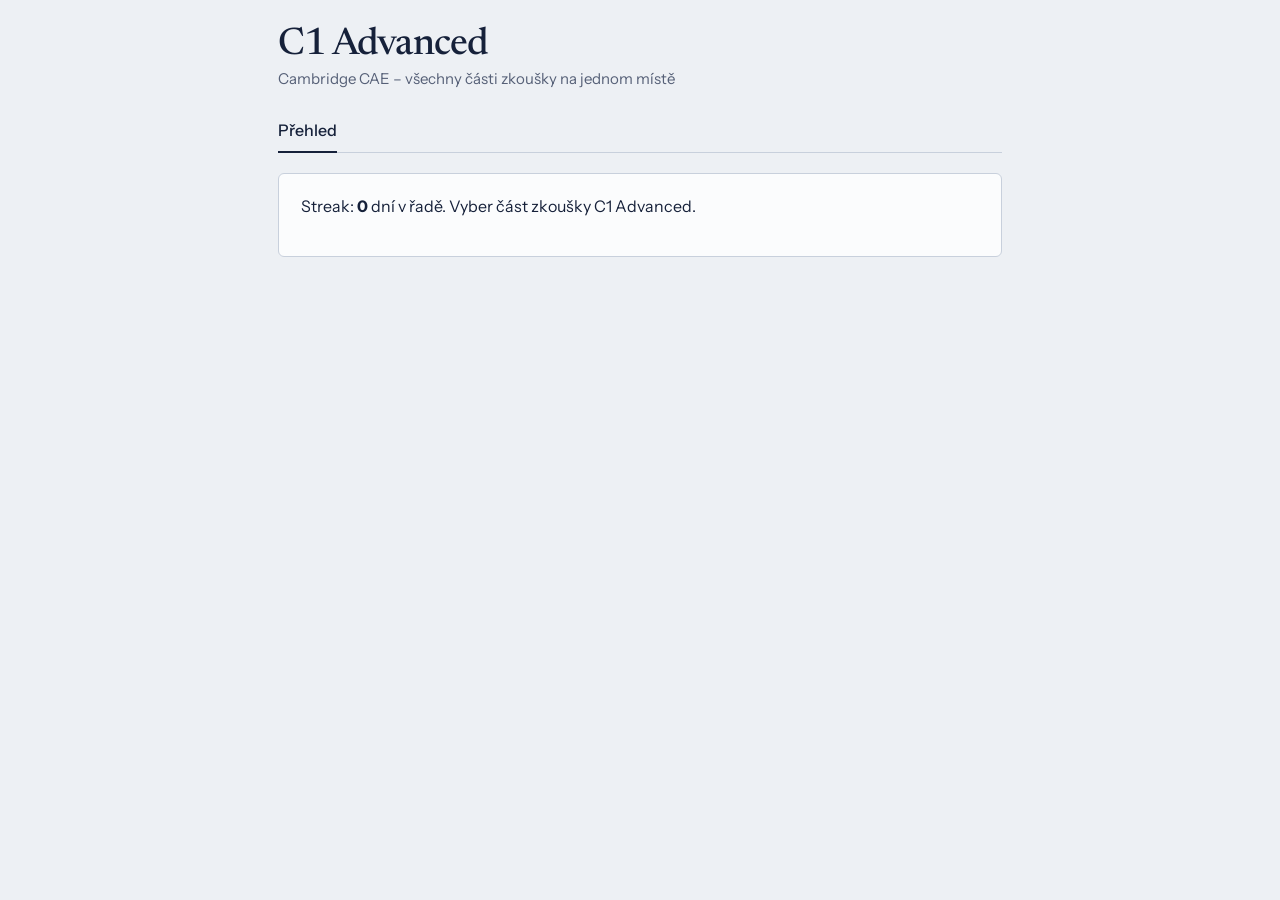
==== commit 745018de: "Portal skeleton: shell, core API, shared CSS, vercel config, module contract" ====
--- a/index.html
+++ b/index.html
@@ -3,7 +3,7 @@
 <head>
 <meta charset="utf-8">
 <meta name="viewport" content="width=device-width, initial-scale=1, viewport-fit=cover">
-<title>Use of English – C1 trénink</title>
+<title>C1 Advanced portál</title>
 <link rel="manifest" href="manifest.json">
 <link rel="icon" href="icon-192.png">
 <link rel="apple-touch-icon" href="icon-192.png">
@@ -11,577 +11,30 @@
 <link rel="preconnect" href="https://fonts.googleapis.com">
 <link rel="preconnect" href="https://fonts.gstatic.com" crossorigin>
 <link href="https://fonts.googleapis.com/css2?family=Caveat:wght@600&family=Instrument+Sans:wght@400;500;600&family=Newsreader:ital,opsz,wght@0,6..72,400;0,6..72,500;0,6..72,600;1,6..72,400&display=swap" rel="stylesheet">
-<style>
-:root{
-  --paper:#EDF0F4; --sheet:#FBFCFD; --ink:#16213A; --muted:#566077; --rule:#C8D0DC;
-  --soft:#E3E8EF; --red:#C4262D; --green:#1B7A4C; --hl:#FFF0A6;
-  --accent:#16213A; --accent-ink:#FBFCFD;
-  --serif:"Newsreader", Georgia, "Times New Roman", serif;
-  --sans:"Instrument Sans", system-ui, -apple-system, "Segoe UI", Roboto, sans-serif;
-  --hand:"Caveat", "Segoe Script", "Bradley Hand", "Comic Sans MS", cursive;
-  box-sizing:border-box;
-  padding-top:env(safe-area-inset-top,0px);
-  padding-bottom:env(safe-area-inset-bottom,0px);
-}
-@media (prefers-color-scheme: dark){
-  :root:not([data-theme="light"]){
-    --paper:#0E1320; --sheet:#171E2F; --ink:#E8EDF7; --muted:#9AA5BB; --rule:#2B3550;
-    --soft:#202A40; --red:#FF7A7A; --green:#62D39C; --hl:#4B4521;
-    --accent:#E8EDF7; --accent-ink:#0E1320;
-  }
-}
-:root[data-theme="dark"]{
-  --paper:#0E1320; --sheet:#171E2F; --ink:#E8EDF7; --muted:#9AA5BB; --rule:#2B3550;
-  --soft:#202A40; --red:#FF7A7A; --green:#62D39C; --hl:#4B4521;
-  --accent:#E8EDF7; --accent-ink:#0E1320;
-}
-html{scroll-padding-top:env(safe-area-inset-top,0px)}
-*,*::before,*::after{box-sizing:inherit}
-body{margin:0;background:var(--paper);color:var(--ink);font-family:var(--sans);font-size:16px;line-height:1.5;-webkit-text-size-adjust:100%}
-main{max-width:680px;margin:0 auto;padding:22px 18px 56px}
-h1{font-family:var(--serif);font-weight:500;font-size:clamp(34px,8vw,46px);line-height:1.05;letter-spacing:-0.02em;margin:6px 0 4px}
-.sub{margin:0 0 18px;color:var(--muted);font-size:15px}
-nav{display:flex;gap:26px;border-bottom:1px solid var(--rule);margin-bottom:20px}
-.tab{appearance:none;background:none;border:0;border-bottom:2px solid transparent;padding:10px 0 9px;margin-bottom:-1px;font:inherit;font-weight:500;color:var(--muted);cursor:pointer}
-.tab[aria-selected="true"]{color:var(--ink);border-bottom-color:var(--ink)}
-button{font-family:inherit}
-:focus-visible{outline:3px solid #4C8DFF;outline-offset:2px;border-radius:4px}
-
-.sheet{background:var(--sheet);border:1px solid var(--rule);border-radius:6px;padding:20px 22px 22px}
-.meta{display:flex;justify-content:space-between;align-items:center;gap:12px;color:var(--muted);font-size:14px;margin-bottom:10px}
-.bar{height:3px;background:var(--soft);border-radius:2px;margin:0 0 18px;overflow:hidden}
-.bar>i{display:block;height:100%;background:var(--ink);transition:width .3s}
-.again{background:var(--hl);color:var(--ink);padding:1px 9px;border-radius:10px;font-size:13px;font-weight:500}
-
-.orig{font-family:var(--serif);font-size:19px;line-height:1.55;margin:0 0 14px;color:var(--ink)}
-.keyrow{display:flex;align-items:center;gap:12px;margin:0 0 14px;flex-wrap:wrap}
-.keybox{display:inline-block;border:1.5px solid var(--ink);border-radius:3px;padding:2px 12px;font-weight:600;letter-spacing:.06em;font-size:15px;background:var(--sheet)}
-.keybox.inline{margin-left:12px;vertical-align:2px}
-.note{color:var(--muted);font-size:13px}
-.text{font-family:var(--serif);font-size:clamp(20px,4.6vw,23px);line-height:2.15;margin:0 0 18px}
-.gap-in{font:inherit;color:var(--ink);background:transparent;border:0;border-bottom:2px solid var(--ink);border-radius:0;text-align:center;padding:0 4px;max-width:100%;min-width:6ch}
-.gap-in:focus{outline:none;background:var(--hl)}
-.gap-blank{display:inline-block;width:5.5ch;border-bottom:2px solid var(--ink);vertical-align:-2px}
-.filled{padding:0 .2em;border-bottom:2px solid var(--ink)}
-.filled.ok{border-bottom-color:var(--green);color:var(--green);font-weight:500}
-.filled.ok::after{content:" ✓";font-family:var(--sans);font-size:.8em}
-.filled.bad{border-bottom:0}
-.filled.bad s{text-decoration-color:var(--red);text-decoration-thickness:2px;color:var(--muted)}
-.pen{display:inline-block;font-family:var(--hand);font-weight:600;font-size:1.3em;line-height:1;color:var(--red);margin-left:.4em;transform:rotate(-2deg);animation:write .55s ease-out both}
-@keyframes write{from{clip-path:inset(-4px 100% -4px 0)}to{clip-path:inset(-4px 0 -4px 0)}}
-
-.row{display:flex;gap:10px;flex-wrap:wrap;align-items:center}
-.btn{appearance:none;font-size:16px;font-weight:500;min-height:44px;padding:0 20px;border-radius:6px;cursor:pointer;border:1.5px solid var(--ink)}
-.btn.primary{background:var(--accent);color:var(--accent-ink)}
-.btn.ghost{background:transparent;color:var(--ink);border-color:var(--rule)}
-.btn.ghost:hover{border-color:var(--ink)}
-.hint{margin:12px 0 0;color:var(--muted);font-size:14px;min-height:1.2em}
-
-.opts{display:grid;gap:8px;margin:0 0 16px}
-.opt{appearance:none;display:flex;gap:12px;align-items:baseline;text-align:left;width:100%;min-height:46px;padding:10px 14px;background:transparent;color:var(--ink);border:1.5px solid var(--rule);border-radius:6px;font-family:var(--serif);font-size:19px;cursor:pointer}
-.opt i{font-family:var(--sans);font-style:normal;font-size:14px;color:var(--muted);width:1ch}
-.opt:hover:not(:disabled){border-color:var(--ink)}
-.opt:disabled{cursor:default}
-.opt.right{border-color:var(--green);background:color-mix(in srgb,var(--green) 12%,transparent)}
-.opt.wrong{border-color:var(--red);background:color-mix(in srgb,var(--red) 10%,transparent);text-decoration:line-through;text-decoration-color:var(--red)}
-
-.fb{border-left:3px solid var(--green);padding:2px 0 2px 14px;margin:0 0 18px}
-.fb.bad{border-left-color:var(--red)}
-.fb .verdict{margin:0 0 4px;font-weight:600}
-.fb .why{margin:0;font-size:15.5px}
-.fb .alts{margin:6px 0 0;font-size:14px;color:var(--muted)}
-
-.home p{margin:0 0 16px}
-.chips{display:flex;gap:8px;flex-wrap:wrap;margin:0 0 20px}
-.chip{appearance:none;min-height:40px;padding:0 14px;border-radius:20px;border:1.5px solid var(--rule);background:transparent;color:var(--ink);font-size:15px;cursor:pointer}
-.chip[aria-pressed="true"]{background:var(--ink);color:var(--paper);border-color:var(--ink)}
-.plan{color:var(--muted);font-size:15px;margin:16px 0 0}
-
-.score{font-family:var(--serif);font-size:clamp(34px,8vw,44px);line-height:1.1;margin:0 0 4px}
-.errs{margin:18px 0 20px;padding:0;list-style:none;display:grid;gap:14px}
-.errs li{font-family:var(--serif);font-size:18px;line-height:1.7;border-top:1px solid var(--rule);padding-top:12px}
-.errs b{font-weight:600;color:var(--green)}
-
-.grid{display:grid;grid-template-columns:repeat(auto-fit,minmax(130px,1fr));gap:10px;margin:0 0 22px}
-.stat{border:1px solid var(--rule);border-radius:6px;padding:12px 14px;background:var(--sheet)}
-.stat b{display:block;font-family:var(--serif);font-size:28px;font-weight:500;line-height:1.1}
-.stat span{font-size:13.5px;color:var(--muted)}
-h2{font-family:var(--serif);font-weight:500;font-size:24px;margin:26px 0 10px}
-.cats{display:grid;gap:12px}
-.cat .top{display:flex;justify-content:space-between;gap:10px;font-size:15px;margin-bottom:4px}
-.cat .top span:last-child{color:var(--muted)}
-.cat .track{height:8px;background:var(--soft);border-radius:4px;overflow:hidden}
-.cat .track i{display:block;height:100%;background:var(--ink);border-radius:4px}
-.cat .track i.low{background:var(--red)}
-.link-btn{appearance:none;background:none;border:0;padding:0;color:var(--muted);font-size:14px;text-decoration:underline;cursor:pointer}
-
-.cheat details{border-bottom:1px solid var(--rule);padding:4px 0}
-.cheat summary{cursor:pointer;font-family:var(--serif);font-size:20px;padding:12px 0;list-style:none}
-.cheat summary::-webkit-details-marker{display:none}
-.cheat summary::after{content:"+";float:right;color:var(--muted)}
-.cheat details[open] summary::after{content:"–"}
-.cheat .body{padding:0 0 14px;font-size:15.5px}
-.cheat .body p{margin:0 0 10px}
-.cheat .body ul{margin:0 0 10px;padding-left:20px}
-.cheat .body li{margin:3px 0}
-.cheat em{font-family:var(--serif);font-size:17px}
-
-@media (prefers-reduced-motion:reduce){*{transition:none!important;animation:none!important}}
-</style>
+<link rel="stylesheet" href="css/app.css">
 </head>
 <body>
 <main>
-  <h1>Use of English</h1>
-  <p class="sub" id="sub">Cambridge C1 Advanced – trénink podle toho, kde chybuješ</p>
-  <nav role="tablist" aria-label="Sekce">
-    <button class="tab" role="tab" data-v="train" aria-selected="true">Trénink</button>
-    <button class="tab" role="tab" data-v="stats" aria-selected="false">Pokrok</button>
-    <button class="tab" role="tab" data-v="cheat" aria-selected="false">Tahák</button>
-  </nav>
+  <header class="topbar"><a class="brand" href="#/home"><h1>C1 Advanced</h1></a></header>
+  <p class="sub">Cambridge CAE – všechny části zkoušky na jednom místě</p>
+  <nav class="portal" role="tablist" aria-label="Sekce"></nav>
   <div id="stage"></div>
 </main>
-
-<script>
-/* ---------- helpers ---------- */
-const $ = (s, r=document) => r.querySelector(s);
-const esc = s => String(s).replace(/&/g,"&amp;").replace(/</g,"&lt;").replace(/>/g,"&gt;").replace(/"/g,"&quot;");
-const norm = s => String(s).toLowerCase().replace(/[’‘`´]/g,"'").replace(/[.,;!?]+/g," ").replace(/\s+/g," ").trim();
-const plural = n => n===1 ? "slovo" : (n>=2 && n<=4 ? "slova" : "slov");
-const shuffle = a => { for(let i=a.length-1;i>0;i--){const j=Math.floor(Math.random()*(i+1));[a[i],a[j]]=[a[j],a[i]];} return a; };
-
-/* ---------- question bank ---------- */
-const CATS = {
-  inv:"Inverze", ded:"Modály – dedukce", pas:"Trpný rod a have sth done", cond:"Podmínky a wish",
-  link:"Spojky a protiklad", prep:"Předložky a vazby", gram:"Gramatické struktury",
-  wfa:"Tvoření slov – předpony a přípony", wfc:"Tvoření slov – záměnná slova", col:"Kolokace a frázová slovesa"
-};
-const PARTS = {1:"Part 1 · výběr z možností", 2:"Part 2 · doplň jedno slovo", 3:"Part 3 · tvoření slov", 4:"Part 4 · přeformulování"};
-
-const kt=(id,cat,a,key,text,ans,why)=>({id,part:4,type:"kt",cat,a,key,text,ans,why});
-const oc=(id,cat,text,ans,why)=>({id,part:2,type:"oc",cat,text,ans,why});
-const wf=(id,cat,text,key,ans,why)=>({id,part:3,type:"wf",cat,text,key,ans,why});
-const mc=(id,cat,text,opts,correct,why)=>({id,part:1,type:"mc",cat,text,opts,correct,why});
-
-const BANK = [
-/* Part 4 */
-kt("kt01","inv","I only realised I'd lost my keys when I got home.","UNTIL","Not ____ I realised I'd lost my keys.",["until I got home did","until I arrived home did","until I got back home did","until I reached home did"],"Po „Not until“ následuje inverze: Not until + okolnost + pomocné sloveso + podmět → Not until I got home did I realise."),
-kt("kt02","inv","The lights went out immediately after we sat down.","SOONER","No ____ than the lights went out.",["sooner had we sat down","sooner had we sat","sooner had we taken our seats"],"No sooner + had + podmět + 3. tvar … than + minulý čas. Je to inverze, proto had před „we“."),
-kt("kt03","inv","I have never been treated so rudely before.","NEVER","____ so rudely before.",["never have I been treated"],"Never na začátku věty → pomocné sloveso před podmět: Never have I been treated."),
-kt("kt04","ded","Perhaps she missed the train.","MIGHT","She ____ the train.",["might have missed"],"might / may / could + have + 3. tvar = možná se to stalo v minulosti."),
-kt("kt05","ded","I'm sure he didn't see me, otherwise he would have said hello.","CAN'T","He ____ me, otherwise he would have said hello.",["can't have seen"],"can't have + 3. tvar = určitě se to nestalo. Klíčové slovo se nesmí měnit, „can not“ ani „cannot“ by neprošlo."),
-kt("kt06","ded","She will certainly be delighted with the news.","BOUND","She ____ delighted with the news.",["is bound to be"],"be bound to + infinitiv = určitě, nevyhnutelně."),
-kt("kt07","pas","A mechanic repaired my car yesterday.","HAD","I ____ yesterday.",["had my car repaired"],"have + předmět + 3. tvar = nechat si něco udělat."),
-kt("kt08","pas","It is thought that the thief entered through the window.","THOUGHT","The thief ____ entered through the window.",["is thought to have"],"Osobní trpný rod: is thought to + infinitiv. Když se děj stal dřív: to have + 3. tvar."),
-kt("kt09","cond","I would have failed without your help.","HAD","____ your help, I would have failed.",["had it not been for"],"Had it not been for = if it hadn't been for. Inverze nahrazuje „if“ ve 3. kondicionálu."),
-kt("kt10","cond","I regret not saving more money when I was younger.","WISH","I ____ more money when I was younger.",["wish I had saved","wish I'd saved"],"wish + had + 3. tvar = lítost nad minulostí."),
-kt("kt11","gram","The exam wasn't as easy as Jana had expected.","HARDER","The exam ____ Jana had expected.",["was harder than","was much harder than","was a lot harder than","was far harder than","was even harder than"],"not as easy as = harder than. Pozor na „than“, ne „as“."),
-kt("kt12","gram","He is too young to drive.","ENOUGH","He ____ drive.",["is not old enough to","isn't old enough to"],"too + přídavné jméno = not + opačné přídavné jméno + enough."),
-kt("kt13","link","Although it was raining, we went out.","SPITE","We went out ____ the rain.",["in spite of"],"in spite of + podstatné jméno (nebo -ing). Pozor: in spite OF, ale despite bez „of“."),
-kt("kt14","pas","They are building a new bridge.","BEING","A new bridge ____ built.",["is being"],"Průběhový trpný rod: is / are being + 3. tvar."),
-kt("kt15","gram","It doesn't matter how hard you try; you won't persuade her.","MATTER","No ____ you try, you won't persuade her.",["matter how hard"],"No matter how / what / who / where = ať už jak / co / kdo / kde."),
-kt("kt16","inv","He had no idea that the police were watching him.","LITTLE","____ that the police were watching him.",["little did he know","little did he realise","little did he realize","little did he suspect"],"Little na začátku věty = vůbec ne: Little + did + podmět + základní tvar."),
-kt("kt17","prep","This is definitely not the best solution.","MEANS","This is ____ the best solution.",["by no means"],"by no means = v žádném případě, rozhodně ne. Ustálené spojení, v Part 2 i 4 se opakuje."),
-
-/* Part 2 */
-oc("oc01","inv","Not only ____ it distract them from schoolwork, but it can also damage their self-esteem.",["does"],"Not only na začátku věty → inverze, v přítomném čase se použije does."),
-oc("oc02","inv","Rarely ____ I seen such a beautiful view.",["have"],"Rarely / seldom / never + pomocné sloveso + podmět: Rarely have I seen."),
-oc("oc03","inv","Hardly had we left the house ____ it started to snow.",["when","before"],"Hardly / scarcely had … when. Po „no sooner“ ale následuje than."),
-oc("oc04","inv","No sooner had I arrived ____ it started to rain.",["than"],"No sooner … than. Po „hardly“ je when."),
-oc("oc05","cond","Had I known about the problem, I ____ have helped.",["would","could","might"],"Had I known = If I had known (3. kondicionál), tedy would / could / might have + 3. tvar."),
-oc("oc06","cond","If it ____ not been for your help, I would have failed.",["had"],"If it had not been for = kdyby nebylo."),
-oc("oc07","prep","She insisted ____ paying for the meal.",["on"],"insist on + -ing."),
-oc("oc08","prep","I'm not used ____ getting up so early.",["to"],"be used to + -ing = být zvyklý. (used to + infinitiv = dřív jsem)."),
-oc("oc09","prep","She apologised ____ being late.",["for"],"apologise for + -ing."),
-oc("oc10","prep","I look forward ____ hearing from you soon.",["to"],"look forward to + -ing."),
-oc("oc11","gram","The more you practise, ____ better you'll become.",["the"],"the + srovnávací stupeň …, the + srovnávací stupeň = čím víc …, tím víc."),
-oc("oc12","gram","It was such a long journey ____ we were exhausted.",["that"],"such + (a) + podstatné jméno + that … (so + přídavné jméno + that)."),
-oc("oc13","link","____ the weather was terrible, the match went ahead.",["although","though"],"Although / though + celá věta. Despite a in spite of potřebují podstatné jméno nebo -ing."),
-oc("oc14","link","He loves sport, ____ his brother prefers reading.",["whereas","while","but"],"whereas / while = zatímco (protiklad dvou osob nebo věcí)."),
-oc("oc15","gram","I'd rather you ____ smoke in here.",["didn't"],"would rather + podmět + minulý čas = raději bych, abys …"),
-oc("oc16","inv","Not until the end of the film ____ I realise who the killer was.",["did"],"Not until … → inverze s pomocným slovesem did."),
-oc("oc17","prep","She is, ____ a doubt, the best candidate for the job.",["without","beyond"],"without a doubt / beyond a doubt = bez pochyby."),
-oc("oc18","cond","If I ____ you, I would accept the offer.",["were","was"],"If I were you = být na tvém místě. Ve formálním jazyce preferuj were."),
-
-/* Part 3 */
-wf("wf01","wfc","Automation has greatly improved worker ____.","PRODUCE",["productivity"],"production = výroba (what is made), productivity = výkonnost, efektivita."),
-wf("wf02","wfa","The film was so ____ that I fell asleep.","BORE",["boring"],"-ing = co způsobuje pocit (boring), -ed = kdo ho má (bored)."),
-wf("wf03","wfa","She spoke ____ about her experiences abroad.","HONEST",["honestly"],"Příslovce: přídavné jméno + -ly."),
-wf("wf04","wfa","The ____ of the new law is still unclear.","IMPLEMENT",["implementation"],"Sloveso na -ate/-ment → podstatné jméno na -ation: implement → implementation."),
-wf("wf05","wfa","It is ____ to predict the weather months ahead.","POSSIBLE",["impossible"],"Před p, b, m se používá im- (impossible, impatient, immature)."),
-wf("wf06","wfa","He was ____ by the news of his friend's death.","DEVASTATE",["devastated"],"Pocit u osoby = -ed. Slovo končí na -e, přidá se jen -d."),
-wf("wf07","wfa","The team achieved remarkable ____ in a short time.","SUCCEED",["success"],"succeed (sloveso) → success (podstatné jméno) → successful (přídavné jméno)."),
-wf("wf08","wfa","His ____ behaviour got him fired.","RESPONSIBLE",["irresponsible"],"Před r se píše ir- (irregular, irrelevant, irresponsible)."),
-wf("wf09","wfc","We need a more ____ way of heating the house, to save money.","ECONOMY",["economical"],"economical = úsporný, economic = hospodářský, ekonomický."),
-wf("wf10","wfc","The country is facing a serious ____ crisis.","ECONOMY",["economic"],"economic = týkající se ekonomiky země. economical = úsporný."),
-wf("wf11","wfa","Her ____ to the job was obvious to everyone.","COMMIT",["commitment"],"commit → commitment (bez zdvojeného t před -ment)."),
-wf("wf12","wfa","The two paintings are almost ____.","DISTINGUISH",["indistinguishable"],"in- + distinguish + -able = nerozlišitelný."),
-wf("wf13","wfa","You should show more ____ towards other people's feelings.","SENSITIVE",["sensitivity"],"-ive → -ivity (sensitive → sensitivity, creative → creativity)."),
-wf("wf14","wfa","The plan was ____ because it would have cost far too much.","PRACTICE",["impractical","impracticable"],"Záporná předpona im- před p: impractical."),
-wf("wf15","wfc","The signing of the treaty was a ____ moment for the whole country.","HISTORY",["historic"],"historic = významný, přelomový. historical = týkající se historie."),
-wf("wf16","wfc","Archaeologists found ____ evidence that the town was founded in 1850.","HISTORY",["historical"],"historical = historický, týkající se minulosti. historic = přelomový."),
-wf("wf17","wfa","The ____ of the staff was impressive.","PROFESSION",["professionalism"],"profession → professional → professionalism (chování, přístup)."),
-
-/* Part 1 */
-mc("mc01","col","Whether he gets the job will ultimately ____ down to how well he does at the interview.",["come","go","fall","turn"],0,"come down to = v konečném důsledku záležet na."),
-mc("mc02","col","Few musicians manage to ____ it big.",["make","take","do","get"],0,"make it big = prorazit, mít velký úspěch."),
-mc("mc03","col","He refused to ____ his back on his principles.",["put","turn","set","keep"],1,"turn your back on = otočit se zády, zradit."),
-mc("mc04","col","The new law will come ____ force next month.",["to","into","in","on"],1,"come into force = vstoupit v platnost."),
-mc("mc05","col","____ to popular belief, goldfish have good memories.",["Contrary","Opposite","In contrast","Against"],0,"contrary to = na rozdíl od (tomu, co se tvrdí). in contrast to by chtělo „to“ a jiný smysl."),
-mc("mc06","col","The film is ____ on a true story.",["based","built","made","set"],0,"be based on = vycházet z."),
-mc("mc07","col","I'm not very ____ on the idea of living abroad.",["keen","fond","interested","pleased"],0,"keen on, ale fond of, interested in, pleased with."),
-mc("mc08","col","The company is currently ____ investigation for tax fraud.",["under","in","on","at"],0,"under investigation / pressure / suspicion."),
-mc("mc09","col","We can't afford to ____ any chances with safety.",["make","take","do","have"],1,"take a chance / a risk."),
-mc("mc10","col","I take ____ with your claim that the plan is cheap.",["issue","point","matter","debate"],0,"take issue with = nesouhlasit s."),
-mc("mc11","col","The government is under increasing ____ to cut taxes.",["pressure","force","strain","stress"],0,"under pressure = pod tlakem."),
-mc("mc12","col","The meeting has been ____ off until next week.",["put","called","set","taken"],0,"put off = odložit, call off = zrušit."),
-
-/* ---- rozšíření: Part 4 ---- */
-kt("kt18","cond","I didn't go to the party because I was ill.","WOULD","I ____ to the party if I hadn't been ill.",["would have gone"],"3. kondicionál: if + had + 3. tvar → would have + 3. tvar."),
-kt("kt19","pas","Someone stole my wallet on the train.","STOLEN","I ____ on the train.",["had my wallet stolen"],"have + předmět + 3. tvar se používá i pro nepříjemné věci, které se ti stanou."),
-kt("kt20","ded","I'm sure they were tired after the long journey.","MUST","They ____ tired after the long journey.",["must have been"],"must have + 3. tvar = určitě to tak bylo."),
-kt("kt21","inv","She won the race and she also broke the record.","ONLY","Not ____ the race, but she also broke the record.",["only did she win"],"Not only na začátku věty → inverze: Not only did she win."),
-kt("kt22","inv","You must not open this door under any circumstances.","CIRCUMSTANCES","Under no ____ open this door.",["circumstances must you","circumstances should you"],"Under no circumstances + modální sloveso + podmět."),
-kt("kt23","inv","I only understood the problem when he explained it.","DID","Only when he explained it ____ the problem.",["did I understand"],"Only when / only after + vedlejší věta → inverze v hlavní: did I understand."),
-kt("kt24","gram","It was such a boring film that we left early.","SO","The film ____ we left early.",["was so boring that"],"such a + podstatné jméno = so + přídavné jméno (+ that)."),
-kt("kt25","gram","I find it hard to get up early.","USED","I'm not ____ up early.",["used to getting"],"be used to + -ing = být na něco zvyklý."),
-kt("kt26","gram","She hasn't seen him for ten years.","LAST","The ____ him was ten years ago.",["last time she saw"],"The last time + minulý čas prostý = naposledy."),
-kt("kt27","gram","I'd advise you to see a doctor.","BETTER","You ____ a doctor.",["had better see"],"had better + infinitiv bez to = měl bys radši."),
-kt("kt28","pas","The police are questioning two men.","BEING","Two men ____ by the police.",["are being questioned"],"Průběhový trpný rod: are being + 3. tvar."),
-kt("kt29","prep","I'm sorry I didn't call you earlier.","APOLOGISE","I ____ you earlier.",["apologise for not calling","apologize for not calling","apologise for not having called"],"apologise for + -ing (záporně: for not + -ing)."),
-kt("kt30","gram","It's not worth taking a taxi.","POINT","There ____ a taxi.",["is no point in taking","is no point taking"],"There is no point in + -ing = nemá smysl."),
-kt("kt31","cond","You can borrow my car as long as you drive carefully.","PROVIDED","You can borrow my car ____ carefully.",["provided that you drive","provided you drive"],"provided (that) = pokud, za podmínky že."),
-kt("kt32","prep","Jana is responsible for the sales team.","CHARGE","Jana ____ the sales team.",["is in charge of"],"be in charge of = mít na starosti, vést."),
-kt("kt33","col","He didn't pay any attention to the instructions.","NOTICE","He ____ the instructions.",["took no notice of"],"take no notice of = nevšímat si."),
-
-/* ---- rozšíření: Part 2 ---- */
-oc("oc19","prep","She is very good ____ solving problems quickly.",["at"],"good at + -ing."),
-oc("oc20","prep","He was accused ____ stealing the money.",["of"],"accuse somebody of + -ing."),
-oc("oc21","prep","I'm responsible ____ the whole project.",["for"],"responsible for."),
-oc("oc22","prep","The success of the plan depends ____ everyone's cooperation.",["on"],"depend on."),
-oc("oc23","prep","She prefers coffee ____ tea.",["to"],"prefer A to B (ne than)."),
-oc("oc24","gram","I wish I ____ more time to study.",["had"],"wish + minulý čas = přání týkající se přítomnosti."),
-oc("oc25","gram","She suggested that he ____ see a doctor.",["should"],"suggest that + (should) + infinitiv."),
-oc("oc26","gram","By the time we arrived, the film ____ already started.",["had"],"By the time + minulý čas → předminulý čas v hlavní větě."),
-oc("oc27","gram","He is the only student ____ passed the exam.",["who","that"],"Vztažné zájmeno pro osobu: who (nebo that)."),
-oc("oc28","gram","The book, ____ I borrowed from the library, was excellent.",["which"],"Nezbytná vsuvka s čárkami: which (that se tam nepoužije)."),
-oc("oc29","gram","She asked me ____ I had ever been to Ireland.",["whether","if"],"Nepřímá otázka ano/ne: if nebo whether."),
-oc("oc30","link","____ spite of the traffic, we arrived on time.",["in"],"in spite of = navzdory."),
-oc("oc31","link","We took a map ____ case we got lost.",["in"],"in case = pro případ, že."),
-oc("oc32","link","I'll lend you the money ____ you pay it back.",["provided","providing"],"provided / providing (that) = pokud."),
-oc("oc33","gram","It's high time you ____ looking for a job.",["started","began"],"It's (high) time + minulý čas = už je načase."),
-oc("oc34","pas","The report is said ____ been written by the CEO.",["to"],"is said to have + 3. tvar."),
-oc("oc35","inv","Under ____ circumstances should you open that door.",["no"],"Under no circumstances + inverze (should you)."),
-oc("oc36","inv","Only after the lecture ____ I understand the topic.",["did"],"Only after … + inverze s did."),
-oc("oc37","gram","She has been learning English ____ she was six.",["since"],"since + bod v čase, for + doba trvání."),
-oc("oc38","cond","I would have called you if I ____ known you were awake.",["had"],"3. kondicionál: if + had + 3. tvar."),
-
-/* ---- rozšíření: Part 3 ---- */
-wf("wf18","wfa","The ____ of the exam surprised many students.","DIFFICULT",["difficulty","difficulties"],"difficult → difficulty (-y → -ies v množném čísle)."),
-wf("wf19","wfa","He showed great ____ in the face of danger.","BRAVE",["bravery"],"brave → bravery (podstatné jméno)."),
-wf("wf20","wfa","It was ____ of you to leave without saying goodbye.","POLITE",["impolite"],"Před p je im-: impolite."),
-wf("wf21","wfa","The ____ of the band has grown steadily.","POPULAR",["popularity"],"-ar → -arity: popular → popularity."),
-wf("wf22","wfa","Her ____ with the result was obvious from her frown.","SATISFY",["dissatisfaction"],"Záporná předpona dis- + satisfaction."),
-wf("wf23","wfa","The ____ of the discovery was not appreciated at first.","SIGNIFY",["significance"],"significant → significance (-ant → -ance)."),
-wf("wf24","wfa","He is a very ____ driver and never takes risks.","CAUTION",["cautious"],"caution → cautious (-ious)."),
-wf("wf25","wfa","We were ____ by the speed of the progress.","ASTONISH",["astonished"],"Pocit u osoby → -ed (astonished). -ing by popisovalo věc."),
-wf("wf26","wfa","The ____ between the two designs is striking.","SIMILAR",["similarity","similarities"],"similar → similarity."),
-wf("wf27","wfa","There has been a ____ increase in house prices.","DRAMA",["dramatic"],"drama → dramatic (přídavné jméno)."),
-wf("wf28","wfa","Despite the evidence, many people remain ____ to change their habits.","WILL",["unwilling"],"Kontext „despite“ ukazuje na zápor: un- + willing."),
-wf("wf29","wfc","She has an ____ mind and writes wonderful stories.","IMAGINE",["imaginative"],"imaginative = nápaditý, imaginary = neexistující, vymyšlený."),
-wf("wf30","wfc","He was frightened by an ____ monster under his bed.","IMAGINE",["imaginary"],"imaginary = neexistující, vymyšlený. imaginative = nápaditý."),
-wf("wf31","wfc","It would be more ____ to wait until the weather improves.","SENSE",["sensible"],"sensible = rozumný, sensitive = citlivý."),
-wf("wf32","wfc","She is very ____ about her weight and hates being teased.","SENSE",["sensitive"],"sensitive = citlivý, sensible = rozumný."),
-wf("wf33","wfa","He gave an ____ answer that told us nothing.","INFORM",["uninformative"],"un + informative = neinformativní, nic neříkající."),
-
-/* ---- rozšíření: Part 1 ---- */
-mc("mc13","col","The two companies have decided to ____ forces to develop a new product.",["join","tie","bind","link"],0,"join forces = spojit síly."),
-mc("mc14","col","I can't ____ up with his constant complaining any longer.",["put","stand","take","hold"],0,"put up with = snášet, smířit se s."),
-mc("mc15","col","She takes ____ her mother in her love of music.",["after","over","on","to"],0,"take after = být podobný (v rodině). take over = převzít."),
-mc("mc16","col","We've run ____ of milk; can you buy some?",["out","off","down","away"],0,"run out of = dojít (zásoby)."),
-mc("mc18","col","She was ____ with joy when she heard the news.",["bursting","exploding","breaking","flooding"],0,"bursting with joy / pride / energy."),
-mc("mc19","col","The government has come ____ fire for its handling of the crisis.",["under","into","onto","above"],0,"come under fire = být kritizován."),
-mc("mc20","col","I have a lot ____ common with my cousin.",["in","by","at","of"],0,"have a lot in common = mít hodně společného."),
-mc("mc21","col","He is known ____ his generosity.",["for","as","by","with"],0,"be known for = být znám čím. known as = znám jako."),
-mc("mc22","col","The company aims to ____ a profit by the end of the year.",["make","do","get","win"],0,"make a profit = vydělat."),
-mc("mc23","col","He was found guilty and ____ to five years in prison.",["sentenced","judged","condemned","punished"],0,"be sentenced to = být odsouzen k (trestu)."),
-mc("mc24","col","It's a ____ of time trying to persuade him.",["waste","loss","spend","lack"],0,"a waste of time = ztráta času."),
-mc("mc25","col","We need to ____ at a decision by Friday.",["arrive","come","get","reach"],0,"arrive at a decision. Bez předložky by šlo reach a decision."),
-mc("mc26","col","The results were ____ with what we had expected.",["consistent","equal","same","agree"],0,"consistent with = v souladu s."),
-mc("mc27","col","At first I was reluctant, but she ____ me into going.",["talked","spoke","said","told"],0,"talk somebody into doing = přemluvit."),
-mc("mc28","col","Let's not jump ____ conclusions before we have all the facts.",["to","at","on","into"],0,"jump to conclusions = dělat ukvapené závěry."),
-];
-BANK.forEach(it => { if(it.ans) it.ansN = it.ans.map(norm); });
-const BY_ID = Object.fromEntries(BANK.map(i=>[i.id,i]));
-
-/* ---------- storage ---------- */
-const KEY = "uoe-c1-v1";
-const DAY = 864e5, INTERVALS = [0, DAY, 3*DAY, 7*DAY, 21*DAY];
-const SEED_WEAK = ["inv","ded","wfc","link"];
-function load(){ try{ const s = JSON.parse(localStorage.getItem(KEY)); if(s && s.items) return s; }catch(e){} return {items:{},cats:{},log:[],days:[]}; }
-let store = load();
-function save(){ try{ localStorage.setItem(KEY, JSON.stringify(store)); }catch(e){} }
-
-function weak(cat){
-  const c = store.cats[cat] || {seen:0, ok:0};
-  const prior = SEED_WEAK.includes(cat) ? 0.4 : 0.65;
-  return 1 - (c.ok + prior*4) / (c.seen + 4);
-}
-function todayStr(d=new Date()){ return d.getFullYear()+"-"+String(d.getMonth()+1).padStart(2,"0")+"-"+String(d.getDate()).padStart(2,"0"); }
-function streak(){
-  const set = new Set(store.days); let n = 0; const d = new Date();
-  if(!set.has(todayStr(d))) d.setDate(d.getDate()-1);
-  while(set.has(todayStr(d))){ n++; d.setDate(d.getDate()-1); }
-  return n;
-}
-
-/* ---------- session ---------- */
-let view = "train", sess = null, partFilter = 0;
-
-function buildSession(n=10){
-  const now = Date.now();
-  const pool = BANK.filter(it => !partFilter || it.part === partFilter);
-  const due = pool.filter(it => store.items[it.id] && store.items[it.id].due <= now)
-    .sort((a,b) => (store.items[a.id].box - store.items[b.id].box) || (weak(b.cat) - weak(a.cat)));
-  let pick = due.slice(0, n);
-  if(pick.length < n){
-    const fresh = pool.filter(it => !store.items[it.id])
-      .map(it => ({it, w: weak(it.cat) + Math.random()*0.35}))
-      .sort((a,b) => b.w - a.w).map(x => x.it);
-    pick = pick.concat(fresh.slice(0, n - pick.length));
-  }
-  if(pick.length < n){
-    const rest = pool.filter(it => !pick.includes(it))
-      .sort((a,b) => (store.items[a.id].box - store.items[b.id].box) || (Math.random() - .5));
-    pick = pick.concat(rest.slice(0, n - pick.length));
-  }
-  return shuffle(pick);
-}
-function orderFor(it){ return it.type === "mc" ? shuffle(it.opts.map((_,i)=>i)) : null; }
-function startSession(){
-  const items = buildSession(10);
-  sess = { queue: items.map(item => ({item, retry:false, order: orderFor(item)})), i:0, n: items.length, phase:"q", fb:null, results:[], hinted:false };
-  renderTrain();
-}
-
-function record(it, ok, hinted, retry, given){
-  const s = store.items[it.id] || (store.items[it.id] = {box:0, due:0, seen:0, ok:0});
-  s.seen++; if(ok) s.ok++;
-  if(!retry){
-    const c = store.cats[it.cat] || (store.cats[it.cat] = {seen:0, ok:0});
-    c.seen++; if(ok) c.ok++;
-  }
-  if(ok){ s.box = (!hinted && !retry) ? Math.min(4, s.box+1) : Math.max(s.box, 1); }
-  else { s.box = 0; }
-  s.due = Date.now() + INTERVALS[s.box];
-  if(!ok && !retry){
-    store.log.push({id: it.id, given: given == null ? "" : String(given), t: Date.now()});
-    if(store.log.length > 40) store.log = store.log.slice(-40);
-  }
-  const t = todayStr(); if(!store.days.includes(t)){ store.days.push(t); if(store.days.length > 400) store.days = store.days.slice(-400); }
-  save();
-}
-
-function submit(val, idk){
-  const q = sess.queue[sess.i], it = q.item;
-  let ok, given;
-  if(it.type === "mc"){ given = idk ? null : val; ok = !idk && val === it.correct; }
-  else { given = String(val || "").trim(); ok = !idk && given !== "" && it.ansN.includes(norm(given)); }
-  record(it, ok, sess.hinted, q.retry, it.type==="mc" ? (given==null ? "" : it.opts[given]) : given);
-  if(!q.retry) sess.results.push({it, ok, given});
-  if(!ok && !q.retry){
-    const pos = Math.min(sess.i + 4, sess.queue.length);
-    sess.queue.splice(pos, 0, {item: it, retry:true, order: orderFor(it)});
-  }
-  sess.phase = "fb"; sess.fb = {given, ok, idk};
-  renderTrain();
-}
-function next(){
-  sess.i++; sess.phase = "q"; sess.fb = null; sess.hinted = false;
-  renderTrain();
-}
-
-/* ---------- rendering: train ---------- */
-function correctDisplay(it){ return it.type === "mc" ? it.opts[it.correct] : it.ans[0]; }
-function filledText(it){
-  const p = it.text.split("____");
-  return esc(p[0]) + "<b>" + esc(correctDisplay(it)) + "</b>" + esc(p[1] || "");
-}
-
-function renderTrain(){
-  const stage = $("#stage");
-  if(!sess) return renderHome(stage);
-  if(sess.i >= sess.queue.length) return renderDone(stage);
-  const q = sess.queue[sess.i], it = q.item, fb = sess.phase === "fb" ? sess.fb : null;
-  const done = sess.results.length;
-  const pos = Math.min(done + (q.retry ? 0 : 1), sess.n);
-
-  let inner;
-  if(fb){
-    if(fb.ok){
-      inner = `<span class="filled ok">${esc(it.type==="mc" ? it.opts[it.correct] : fb.given)}</span>`;
-    } else {
-      const wrong = it.type==="mc" ? (fb.given==null ? "" : it.opts[fb.given]) : fb.given;
-      inner = `<span class="filled bad"><s>${wrong ? esc(wrong) : "&nbsp;&nbsp;&nbsp;&nbsp;&nbsp;"}</s><b class="pen">${esc(correctDisplay(it))}</b></span>`;
-    }
-  } else if(it.type === "mc"){
-    inner = `<span class="gap-blank"></span>`;
-  } else {
-    const w = Math.max(8, Math.max(...it.ans.map(a => a.length)) + 2);
-    inner = `<input id="ans" class="gap-in" style="width:${w}ch" autocomplete="off" autocapitalize="off" autocorrect="off" spellcheck="false" aria-label="Tvoje odpověď">`;
-  }
-  const parts = it.text.split("____");
-  let html = `<section class="sheet">
-    <div class="meta"><span>${PARTS[it.part]}</span><span>${q.retry ? '<span class="again">ještě jednou</span>' : pos + " / " + sess.n}</span></div>
-    <div class="bar"><i style="width:${Math.round(done / sess.n * 100)}%"></i></div>`;
-  if(it.type === "kt") html += `<p class="orig">${esc(it.a)}</p><p class="keyrow"><span class="keybox">${esc(it.key)}</span><span class="note">použij toto slovo beze změny, celkem 3 až 6 slov</span></p>`;
-  html += `<p class="text">${esc(parts[0])}${inner}${esc(parts[1] || "")}${it.type==="wf" ? `<span class="keybox inline">${esc(it.key)}</span>` : ""}</p>`;
-
-  if(it.type === "mc"){
-    html += `<div class="opts">` + q.order.map((k,pos) => {
-      let cls = "opt";
-      if(fb){ if(k === it.correct) cls += " right"; else if(k === fb.given) cls += " wrong"; }
-      return `<button class="${cls}" data-k="${k}" ${fb ? "disabled" : ""}><i>${"ABCD"[pos]}</i>${esc(it.opts[k])}</button>`;
-    }).join("") + `</div>`;
-  }
-  if(!fb){
-    html += `<div class="row">` +
-      (it.type === "mc" ? "" : `<button class="btn primary" id="check">Zkontrolovat</button><button class="btn ghost" id="hint">Nápověda</button>`) +
-      `<button class="btn ghost" id="idk">Nevím</button></div><p class="hint" id="hintTxt" aria-live="polite"></p>`;
-  } else {
-    const alts = it.ans && it.ans.length > 1 ? `<p class="alts">Uznává se i: ${it.ans.slice(1,3).map(esc).join(" · ")}</p>` : "";
-    const verdict = fb.ok ? "Správně." : (q.retry ? "Znovu chyba, vrátí se v dalším kole." : "Chyba, vrátí se za pár úloh.");
-    const last = sess.i === sess.queue.length - 1;
-    html += `<div class="fb ${fb.ok ? "" : "bad"}"><p class="verdict">${verdict}</p><p class="why">${esc(it.why)}</p>${alts}</div>
-      <div class="row"><button class="btn primary" id="next">${last ? "Dokončit" : "Dál"}</button></div>`;
-  }
-  html += `</section>`;
-  stage.innerHTML = html;
-
-  if(fb){ $("#next").focus(); $("#next").onclick = next; return; }
-  if(it.type === "mc"){
-    stage.querySelectorAll(".opt").forEach(b => b.onclick = () => submit(+b.dataset.k, false));
-  } else {
-    const inp = $("#ans");
-    inp.focus();
-    inp.addEventListener("keydown", e => { if(e.key === "Enter"){ e.preventDefault(); if(inp.value.trim()) submit(inp.value, false); } });
-    $("#check").onclick = () => { if(inp.value.trim()) submit(inp.value, false); else inp.focus(); };
-    $("#hint").onclick = () => {
-      sess.hinted = true;
-      const a = it.ans[0], n = a.split(" ").length;
-      $("#hintTxt").textContent = `Odpověď má ${n} ${plural(n)} a začíná na „${a[0].toLowerCase()}“.`;
-      inp.focus();
-    };
-  }
-  $("#idk").onclick = () => submit(null, true);
-}
-
-function renderHome(stage){
-  const now = Date.now();
-  const dueN = BANK.filter(it => store.items[it.id] && store.items[it.id].due <= now).length;
-  const freshN = BANK.filter(it => !store.items[it.id]).length;
-  const seenCats = Object.entries(store.cats).filter(([c,v]) => v.seen >= 3 && CATS[c])
-    .sort((a,b) => (a[1].ok/a[1].seen) - (b[1].ok/b[1].seen));
-  const weakLine = seenCats.length
-    ? `Zatím nejslabší: ${esc(CATS[seenCats[0][0]])} (${seenCats[0][1].ok} z ${seenCats[0][1].seen} napoprvé).`
-    : "Začneme tím, co ti nešlo: inverze, dedukce a záměnná slova.";
-  stage.innerHTML = `<section class="sheet home">
-    <p>Každé kolo má 10 úloh z celé zkoušky. Chyby se vrací ještě ve stejném kole a pak znovu dřív než zbytek, správné odpovědi se opakují po 1, 3, 7 a 21 dnech. Častěji ti vychází to, v čem chybuješ.</p>
-    <div class="chips" role="group" aria-label="Část zkoušky">
-      ${[[0,"Všechno"],[1,"Part 1"],[2,"Part 2"],[3,"Part 3"],[4,"Part 4"]].map(([k,l]) => `<button class="chip" data-p="${k}" aria-pressed="${partFilter === k}">${l}</button>`).join("")}
-    </div>
-    <button class="btn primary" id="start">Začít kolo</button>
-    <p class="plan">${weakLine}<br>K opakování: ${dueN} · nových úloh: ${freshN}</p>
-  </section>`;
-  stage.querySelectorAll(".chip").forEach(c => c.onclick = () => { partFilter = +c.dataset.p; renderHome(stage); });
-  $("#start").onclick = startSession;
-}
-
-function renderDone(stage){
-  const first = sess.results;
-  const okN = first.filter(r => r.ok).length;
-  const errs = first.filter(r => !r.ok);
-  stage.innerHTML = `<section class="sheet">
-    <p class="score">${okN} z ${first.length} napoprvé</p>
-    <p class="note" style="font-size:15px;margin:0">${errs.length ? "Chybné úlohy se vrátí hned v dalším kole." : "Čisté kolo. Příště dostaneš těžší a nové úlohy."}</p>
-    ${errs.length ? `<ul class="errs">${errs.map(r => `<li>${filledText(r.it)}<br><span class="note">${esc(r.it.why)}</span></li>`).join("")}</ul>` : `<div style="height:18px"></div>`}
-    <div class="row"><button class="btn primary" id="again">Další kolo</button><button class="btn ghost" id="toStats">Pokrok</button></div>
-  </section>`;
-  $("#again").onclick = startSession;
-  $("#toStats").onclick = () => { sess = null; setView("stats"); };
-}
-
-/* ---------- rendering: stats ---------- */
-let resetArmed = false;
-function renderStats(stage){
-  const items = Object.values(store.items);
-  const seen = items.reduce((a,s) => a + s.seen, 0);
-  const cats = Object.values(store.cats);
-  const first = cats.reduce((a,c) => a + c.seen, 0), firstOk = cats.reduce((a,c) => a + c.ok, 0);
-  const mastered = items.filter(s => s.box >= 3).length;
-  const catRows = Object.keys(CATS).map(c => ({c, v: store.cats[c] || {seen:0, ok:0}}))
-    .sort((a,b) => (a.v.seen ? a.v.ok/a.v.seen : 2) - (b.v.seen ? b.v.ok/b.v.seen : 2));
-  const log = store.log.slice(-12).reverse().filter(l => BY_ID[l.id]);
-  stage.innerHTML = `
-    <div class="grid">
-      <div class="stat"><b>${seen}</b><span>zodpovězeno</span></div>
-      <div class="stat"><b>${first ? Math.round(firstOk/first*100) : 0} %</b><span>správně napoprvé</span></div>
-      <div class="stat"><b>${mastered} / ${BANK.length}</b><span>zvládnuté úlohy</span></div>
-      <div class="stat"><b>${streak()}</b><span>dní v řadě</span></div>
-    </div>
-    <h2>Podle témat</h2>
-    <div class="cats">${catRows.map(({c,v}) => {
-      const pct = v.seen ? Math.round(v.ok/v.seen*100) : 0;
-      return `<div class="cat"><div class="top"><span>${esc(CATS[c])}</span><span>${v.seen ? v.ok + " z " + v.seen : "zatím nic"}</span></div><div class="track"><i class="${v.seen && pct < 60 ? "low" : ""}" style="width:${pct}%"></i></div></div>`;
-    }).join("")}</div>
-    <h2>Poslední chyby</h2>
-    ${log.length ? `<ul class="errs">${log.map(l => { const it = BY_ID[l.id]; return `<li>${filledText(it)}${l.given ? `<br><span class="note">napsal jsi: <s>${esc(l.given)}</s></span>` : ""}</li>`; }).join("")}</ul>` : `<p class="note">Zatím žádné. Udělej první kolo.</p>`}
-    <p><button class="link-btn" id="reset">${resetArmed ? "Opravdu smazat? Klikni znovu" : "Smazat postup"}</button></p>`;
-  $("#reset").onclick = () => {
-    if(!resetArmed){ resetArmed = true; renderStats(stage); return; }
-    store = {items:{},cats:{},log:[],days:[]}; save(); resetArmed = false; sess = null; renderStats(stage);
-  };
-}
-
-/* ---------- rendering: cheat sheet ---------- */
-const CHEAT = [
- ["Inverze po záporných výrazech", `<p>Záporný nebo omezující výraz na začátku věty → pomocné sloveso před podmět. Bez pomocného slovesa se přidá do / does / did.</p>
-  <ul><li><em>Not only does</em> it help, but … </li><li><em>Not until</em> I got home <em>did</em> I realise …</li><li><em>No sooner had</em> we sat down <em>than</em> …</li><li><em>Hardly / Scarcely had</em> we left <em>when</em> …</li><li><em>Never / Rarely / Seldom have</em> I seen …</li><li><em>Little did</em> he know …</li><li><em>Under no circumstances / On no account must</em> you …</li><li><em>Only when / Only after</em> … <em>did</em> I understand</li><li><em>Had</em> I known … / <em>Should</em> you need … / <em>Were</em> I you …</li></ul>`],
- ["Modály pro dedukci", `<ul><li><em>must have</em> + 3. tvar = určitě se stalo</li><li><em>can't / couldn't have</em> + 3. tvar = určitě se nestalo</li><li><em>might / may / could have</em> + 3. tvar = možná se stalo</li><li><em>bound to / sure to / certain to</em> + infinitiv = určitě se stane</li><li><em>is said / thought / believed to</em> + infinitiv · <em>to have</em> + 3. tvar pro dřívější děj</li></ul><p>V Part 4 piš <em>can't</em>, když je takhle zadané klíčové slovo. <em>cannot</em> a <em>can not</em> jsou jiná slova.</p>`],
- ["Wish, if only, would rather", `<ul><li><em>wish + minulý čas</em> = přání o přítomnosti (I wish I knew)</li><li><em>wish + had + 3. tvar</em> = lítost nad minulostí</li><li><em>wish + would</em> = stížnost na cizí chování (I wish he would stop)</li><li><em>would rather + podmět + minulý čas</em> = I'd rather you didn't</li><li><em>Had it not been for</em> = kdyby nebylo</li></ul>`],
- ["Záměnná slova v Part 3", `<ul><li><em>production</em> výroba · <em>productivity</em> výkonnost</li><li><em>economic</em> hospodářský · <em>economical</em> úsporný</li><li><em>historic</em> přelomový · <em>historical</em> historický</li><li><em>sensible</em> rozumný · <em>sensitive</em> citlivý</li><li><em>successful</em> úspěšný · <em>successive</em> po sobě jdoucí</li><li><em>comprehensive</em> obsáhlý · <em>comprehensible</em> srozumitelný</li><li><em>imaginary</em> vymyšlený · <em>imaginative</em> nápaditý</li></ul>`],
- ["Part 3: postup", `<ol style="padding-left:20px;margin:0 0 10px"><li>Urči, jaký slovní druh do mezery patří (podstatné jméno, přídavné jméno, příslovce, sloveso).</li><li>Zvaž, jestli věta nechce zápor. Před p, b, m je <em>im-</em>, před r <em>ir-</em>, před l <em>il-</em>, jinak <em>un-, in-, dis-</em>.</li><li>Podstatné jméno může být v množném čísle. Hledej <em>the</em> nebo <em>a</em> a slovesa v množném čísle.</li><li>Zkontroluj pravopis. Překlep bod nedá.</li></ol>`],
- ["Ustálené předložkové vazby", `<ul><li><em>insist on, apologise for, look forward to, be used to</em> + -ing</li><li><em>by no means, without a doubt, in spite of, on no account</em></li><li><em>take issue with, under pressure, come into force, put off</em></li></ul>`],
- ["Jak se body počítají", `<p>Part 1 a 2: 1 bod za mezeru. Part 3: 1 bod za slovo. Part 4: až 2 body za větu, po jednom za každou ze dvou správně zvládnutých částí. Slovo nesmíš měnit a pravopisná chyba stojí bod.</p>`],
-];
-function renderCheat(stage){
-  stage.innerHTML = `<div class="cheat">${CHEAT.map(([t,b],i) => `<details ${i===0?"open":""}><summary>${esc(t)}</summary><div class="body">${b}</div></details>`).join("")}</div>`;
-}
-
-/* ---------- navigation ---------- */
-function setView(v){
-  view = v;
-  document.querySelectorAll(".tab").forEach(t => t.setAttribute("aria-selected", String(t.dataset.v === v)));
-  const stage = $("#stage");
-  if(v === "train") renderTrain();
-  else if(v === "stats"){ resetArmed = false; renderStats(stage); }
-  else renderCheat(stage);
-}
-document.querySelectorAll(".tab").forEach(t => t.onclick = () => setView(t.dataset.v));
-
-document.addEventListener("keydown", e => {
-  if(view !== "train" || !sess || sess.i >= sess.queue.length) return;
-  if(e.target !== document.body) return;
-  const it = sess.queue[sess.i].item;
-  if(sess.phase === "fb" && e.key === "Enter"){ e.preventDefault(); next(); return; }
-  if(sess.phase === "q" && it.type === "mc"){
-    const k = "abcd".indexOf(e.key.toLowerCase());
-    const n = "1234".indexOf(e.key);
-    const idx = k >= 0 ? k : n;
-    if(idx >= 0 && idx < it.opts.length) submit(sess.queue[sess.i].order[idx], false);
-  }
-});
-
-setView("train");
-</script>
+<script src="js/core.js"></script>
+<!-- data (each file: window.DATA.<name> = ...) -->
+<script src="js/data/uoe.js"></script>
+<script src="js/data/reading.js"></script>
+<script src="js/data/listening.js"></script>
+<script src="js/data/writing.js"></script>
+<script src="js/data/speaking.js"></script>
+<script src="js/data/vocab.js"></script>
+<!-- modules (each file: Portal.register({...})) -->
+<script src="js/modules/uoe.js"></script>
+<script src="js/modules/reading.js"></script>
+<script src="js/modules/listening.js"></script>
+<script src="js/modules/writing.js"></script>
+<script src="js/modules/speaking.js"></script>
+<script src="js/modules/vocab.js"></script>
+<script src="js/modules/mock.js"></script>
 </body>
 </html>
--- a/css/app.css
+++ b/css/app.css
@@ -0,0 +1,142 @@
+:root{
+  --paper:#EDF0F4; --sheet:#FBFCFD; --ink:#16213A; --muted:#566077; --rule:#C8D0DC;
+  --soft:#E3E8EF; --red:#C4262D; --green:#1B7A4C; --hl:#FFF0A6;
+  --accent:#16213A; --accent-ink:#FBFCFD;
+  --serif:"Newsreader", Georgia, "Times New Roman", serif;
+  --sans:"Instrument Sans", system-ui, -apple-system, "Segoe UI", Roboto, sans-serif;
+  --hand:"Caveat", "Segoe Script", "Bradley Hand", "Comic Sans MS", cursive;
+  box-sizing:border-box;
+  padding-top:env(safe-area-inset-top,0px);
+  padding-bottom:env(safe-area-inset-bottom,0px);
+}
+@media (prefers-color-scheme: dark){
+  :root:not([data-theme="light"]){
+    --paper:#0E1320; --sheet:#171E2F; --ink:#E8EDF7; --muted:#9AA5BB; --rule:#2B3550;
+    --soft:#202A40; --red:#FF7A7A; --green:#62D39C; --hl:#4B4521;
+    --accent:#E8EDF7; --accent-ink:#0E1320;
+  }
+}
+:root[data-theme="dark"]{
+  --paper:#0E1320; --sheet:#171E2F; --ink:#E8EDF7; --muted:#9AA5BB; --rule:#2B3550;
+  --soft:#202A40; --red:#FF7A7A; --green:#62D39C; --hl:#4B4521;
+  --accent:#E8EDF7; --accent-ink:#0E1320;
+}
+html{scroll-padding-top:env(safe-area-inset-top,0px)}
+*,*::before,*::after{box-sizing:inherit}
+body{margin:0;background:var(--paper);color:var(--ink);font-family:var(--sans);font-size:16px;line-height:1.5;-webkit-text-size-adjust:100%}
+main{max-width:680px;margin:0 auto;padding:22px 18px 56px}
+h1{font-family:var(--serif);font-weight:500;font-size:clamp(34px,8vw,46px);line-height:1.05;letter-spacing:-0.02em;margin:6px 0 4px}
+.sub{margin:0 0 18px;color:var(--muted);font-size:15px}
+nav{display:flex;gap:26px;border-bottom:1px solid var(--rule);margin-bottom:20px}
+.tab{appearance:none;background:none;border:0;border-bottom:2px solid transparent;padding:10px 0 9px;margin-bottom:-1px;font:inherit;font-weight:500;color:var(--muted);cursor:pointer}
+.tab[aria-selected="true"]{color:var(--ink);border-bottom-color:var(--ink)}
+button{font-family:inherit}
+:focus-visible{outline:3px solid #4C8DFF;outline-offset:2px;border-radius:4px}
+
+.sheet{background:var(--sheet);border:1px solid var(--rule);border-radius:6px;padding:20px 22px 22px}
+.meta{display:flex;justify-content:space-between;align-items:center;gap:12px;color:var(--muted);font-size:14px;margin-bottom:10px}
+.bar{height:3px;background:var(--soft);border-radius:2px;margin:0 0 18px;overflow:hidden}
+.bar>i{display:block;height:100%;background:var(--ink);transition:width .3s}
+.again{background:var(--hl);color:var(--ink);padding:1px 9px;border-radius:10px;font-size:13px;font-weight:500}
+
+.orig{font-family:var(--serif);font-size:19px;line-height:1.55;margin:0 0 14px;color:var(--ink)}
+.keyrow{display:flex;align-items:center;gap:12px;margin:0 0 14px;flex-wrap:wrap}
+.keybox{display:inline-block;border:1.5px solid var(--ink);border-radius:3px;padding:2px 12px;font-weight:600;letter-spacing:.06em;font-size:15px;background:var(--sheet)}
+.keybox.inline{margin-left:12px;vertical-align:2px}
+.note{color:var(--muted);font-size:13px}
+.text{font-family:var(--serif);font-size:clamp(20px,4.6vw,23px);line-height:2.15;margin:0 0 18px}
+.gap-in{font:inherit;color:var(--ink);background:transparent;border:0;border-bottom:2px solid var(--ink);border-radius:0;text-align:center;padding:0 4px;max-width:100%;min-width:6ch}
+.gap-in:focus{outline:none;background:var(--hl)}
+.gap-blank{display:inline-block;width:5.5ch;border-bottom:2px solid var(--ink);vertical-align:-2px}
+.filled{padding:0 .2em;border-bottom:2px solid var(--ink)}
+.filled.ok{border-bottom-color:var(--green);color:var(--green);font-weight:500}
+.filled.ok::after{content:" ✓";font-family:var(--sans);font-size:.8em}
+.filled.bad{border-bottom:0}
+.filled.bad s{text-decoration-color:var(--red);text-decoration-thickness:2px;color:var(--muted)}
+.pen{display:inline-block;font-family:var(--hand);font-weight:600;font-size:1.3em;line-height:1;color:var(--red);margin-left:.4em;transform:rotate(-2deg);animation:write .55s ease-out both}
+@keyframes write{from{clip-path:inset(-4px 100% -4px 0)}to{clip-path:inset(-4px 0 -4px 0)}}
+
+.row{display:flex;gap:10px;flex-wrap:wrap;align-items:center}
+.btn{appearance:none;font-size:16px;font-weight:500;min-height:44px;padding:0 20px;border-radius:6px;cursor:pointer;border:1.5px solid var(--ink)}
+.btn.primary{background:var(--accent);color:var(--accent-ink)}
+.btn.ghost{background:transparent;color:var(--ink);border-color:var(--rule)}
+.btn.ghost:hover{border-color:var(--ink)}
+.hint{margin:12px 0 0;color:var(--muted);font-size:14px;min-height:1.2em}
+
+.opts{display:grid;gap:8px;margin:0 0 16px}
+.opt{appearance:none;display:flex;gap:12px;align-items:baseline;text-align:left;width:100%;min-height:46px;padding:10px 14px;background:transparent;color:var(--ink);border:1.5px solid var(--rule);border-radius:6px;font-family:var(--serif);font-size:19px;cursor:pointer}
+.opt i{font-family:var(--sans);font-style:normal;font-size:14px;color:var(--muted);width:1ch}
+.opt:hover:not(:disabled){border-color:var(--ink)}
+.opt:disabled{cursor:default}
+.opt.right{border-color:var(--green);background:color-mix(in srgb,var(--green) 12%,transparent)}
+.opt.wrong{border-color:var(--red);background:color-mix(in srgb,var(--red) 10%,transparent);text-decoration:line-through;text-decoration-color:var(--red)}
+
+.fb{border-left:3px solid var(--green);padding:2px 0 2px 14px;margin:0 0 18px}
+.fb.bad{border-left-color:var(--red)}
+.fb .verdict{margin:0 0 4px;font-weight:600}
+.fb .why{margin:0;font-size:15.5px}
+.fb .alts{margin:6px 0 0;font-size:14px;color:var(--muted)}
+
+.home p{margin:0 0 16px}
+.chips{display:flex;gap:8px;flex-wrap:wrap;margin:0 0 20px}
+.chip{appearance:none;min-height:40px;padding:0 14px;border-radius:20px;border:1.5px solid var(--rule);background:transparent;color:var(--ink);font-size:15px;cursor:pointer}
+.chip[aria-pressed="true"]{background:var(--ink);color:var(--paper);border-color:var(--ink)}
+.plan{color:var(--muted);font-size:15px;margin:16px 0 0}
+
+.score{font-family:var(--serif);font-size:clamp(34px,8vw,44px);line-height:1.1;margin:0 0 4px}
+.errs{margin:18px 0 20px;padding:0;list-style:none;display:grid;gap:14px}
+.errs li{font-family:var(--serif);font-size:18px;line-height:1.7;border-top:1px solid var(--rule);padding-top:12px}
+.errs b{font-weight:600;color:var(--green)}
+
+.grid{display:grid;grid-template-columns:repeat(auto-fit,minmax(130px,1fr));gap:10px;margin:0 0 22px}
+.stat{border:1px solid var(--rule);border-radius:6px;padding:12px 14px;background:var(--sheet)}
+.stat b{display:block;font-family:var(--serif);font-size:28px;font-weight:500;line-height:1.1}
+.stat span{font-size:13.5px;color:var(--muted)}
+h2{font-family:var(--serif);font-weight:500;font-size:24px;margin:26px 0 10px}
+.cats{display:grid;gap:12px}
+.cat .top{display:flex;justify-content:space-between;gap:10px;font-size:15px;margin-bottom:4px}
+.cat .top span:last-child{color:var(--muted)}
+.cat .track{height:8px;background:var(--soft);border-radius:4px;overflow:hidden}
+.cat .track i{display:block;height:100%;background:var(--ink);border-radius:4px}
+.cat .track i.low{background:var(--red)}
+.link-btn{appearance:none;background:none;border:0;padding:0;color:var(--muted);font-size:14px;text-decoration:underline;cursor:pointer}
+
+.cheat details{border-bottom:1px solid var(--rule);padding:4px 0}
+.cheat summary{cursor:pointer;font-family:var(--serif);font-size:20px;padding:12px 0;list-style:none}
+.cheat summary::-webkit-details-marker{display:none}
+.cheat summary::after{content:"+";float:right;color:var(--muted)}
+.cheat details[open] summary::after{content:"–"}
+.cheat .body{padding:0 0 14px;font-size:15.5px}
+.cheat .body p{margin:0 0 10px}
+.cheat .body ul{margin:0 0 10px;padding-left:20px}
+.cheat .body li{margin:3px 0}
+.cheat em{font-family:var(--serif);font-size:17px}
+
+@media (prefers-reduced-motion:reduce){*{transition:none!important;animation:none!important}}
+
+/* ---------- portal shell ---------- */
+main{max-width:760px}
+.topbar{display:flex;justify-content:space-between;align-items:baseline;gap:12px}
+.topbar h1{font-size:clamp(28px,6vw,38px);margin:4px 0 2px}
+.topbar .brand{cursor:pointer;text-decoration:none;color:inherit}
+.topbar .tools{display:flex;gap:10px;align-items:center}
+nav.portal{display:flex;gap:4px 18px;flex-wrap:wrap;border-bottom:1px solid var(--rule);margin:0 0 20px}
+nav.portal .tab{white-space:nowrap}
+.sub-tabs{display:flex;gap:18px;border-bottom:1px solid var(--rule);margin:0 0 18px;flex-wrap:wrap}
+.sub-tabs .tab[aria-selected="true"]{color:var(--ink);border-bottom-color:var(--ink)}
+.cards{display:grid;grid-template-columns:repeat(auto-fit,minmax(210px,1fr));gap:12px;margin:0 0 22px}
+.card{appearance:none;text-align:left;border:1px solid var(--rule);border-radius:8px;background:var(--sheet);padding:14px 16px;color:var(--ink);cursor:pointer;font:inherit}
+.card:hover{border-color:var(--ink)}
+.card b{display:block;font-family:var(--serif);font-size:20px;font-weight:500;margin-bottom:2px}
+.card span{color:var(--muted);font-size:14px}
+.card .pct{display:block;margin-top:8px;height:6px;background:var(--soft);border-radius:3px;overflow:hidden}
+.card .pct i{display:block;height:100%;background:var(--ink)}
+.passage{font-family:var(--serif);font-size:18.5px;line-height:1.7;white-space:pre-wrap}
+.passage p{margin:0 0 12px}
+.timer{font-variant-numeric:tabular-nums;font-weight:600;padding:2px 10px;border:1.5px solid var(--rule);border-radius:12px;font-size:14px}
+.timer.low{border-color:var(--red);color:var(--red)}
+.badge{display:inline-block;font-size:12.5px;font-weight:600;padding:1px 9px;border-radius:10px;background:var(--soft);color:var(--muted)}
+textarea.field,input.field,select.field{width:100%;font:inherit;font-family:var(--serif);font-size:17px;padding:10px 12px;color:var(--ink);background:var(--sheet);border:1.5px solid var(--rule);border-radius:6px}
+textarea.field{min-height:200px;line-height:1.6;resize:vertical}
+.toast{position:fixed;left:50%;bottom:calc(20px + env(safe-area-inset-bottom,0px));transform:translateX(-50%);background:var(--ink);color:var(--paper);padding:10px 16px;border-radius:8px;font-size:14px;z-index:50}
+@media (max-width:520px){nav.portal{gap:2px 14px}.sheet{padding:16px 14px 18px}}
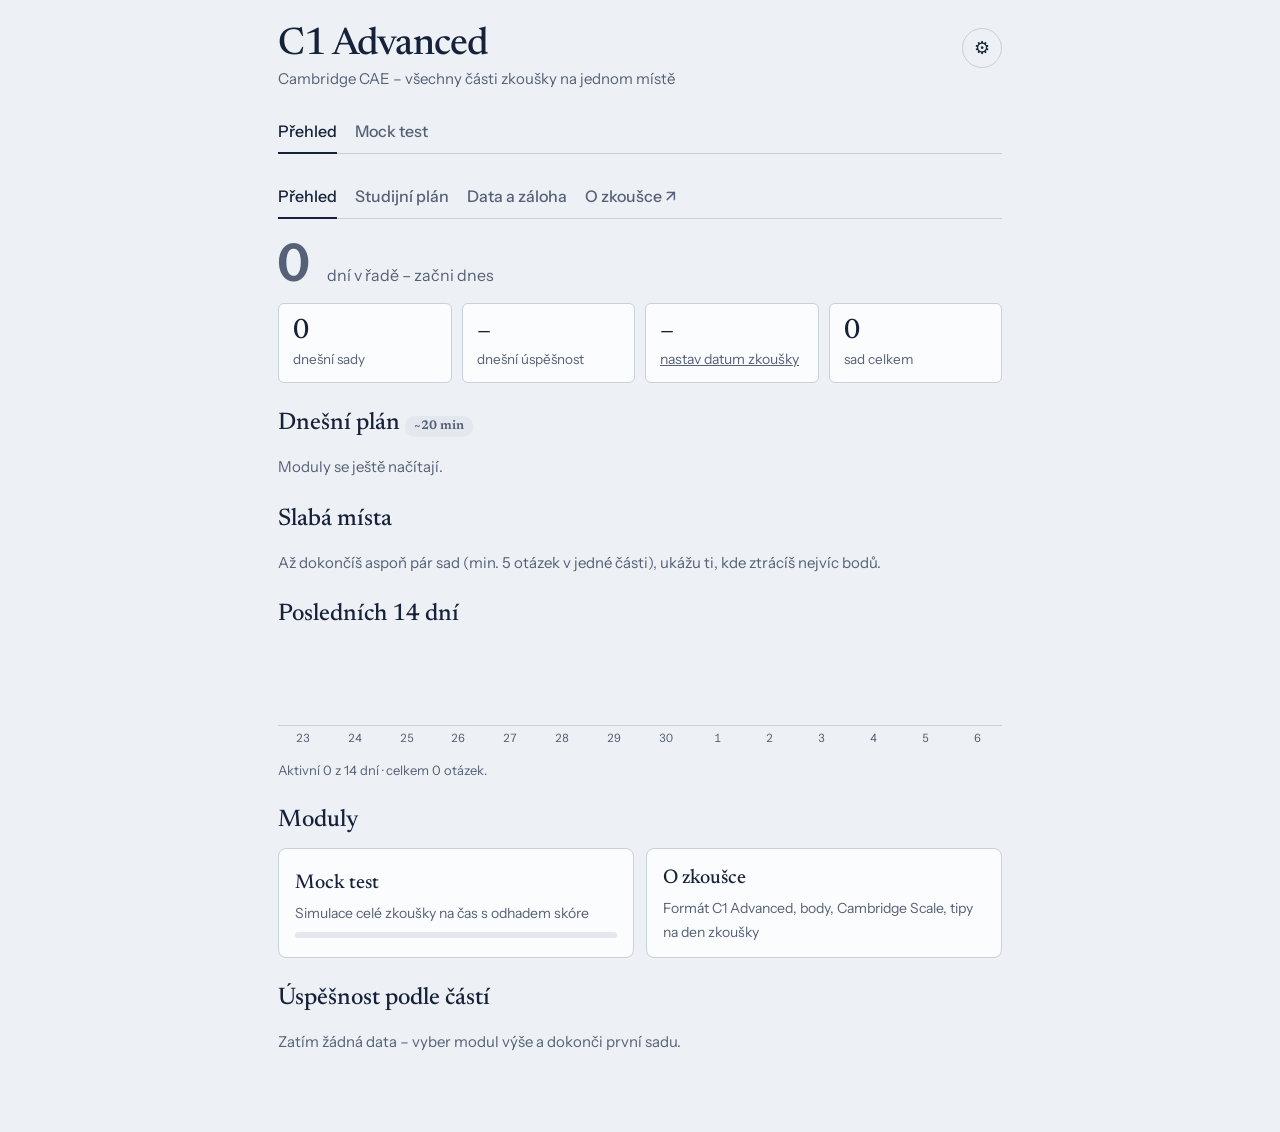
==== commit 45fee73d: "Dashboard, study plan, mock test centre, exam guide, backup/restore, PWA offline - home.js: streak, " ====
--- a/index.html
+++ b/index.html
@@ -21,9 +21,11 @@
   <div id="stage"></div>
 </main>
 <script src="js/core.js"></script>
+<script src="js/modules/home.js"></script>
 <!-- data (each file: window.DATA.<name> = ...) -->
 <script src="js/data/uoe.js"></script>
 <script src="js/data/reading.js"></script>
+<script src="js/data/reading78.js"></script>
 <script src="js/data/listening.js"></script>
 <script src="js/data/writing.js"></script>
 <script src="js/data/speaking.js"></script>
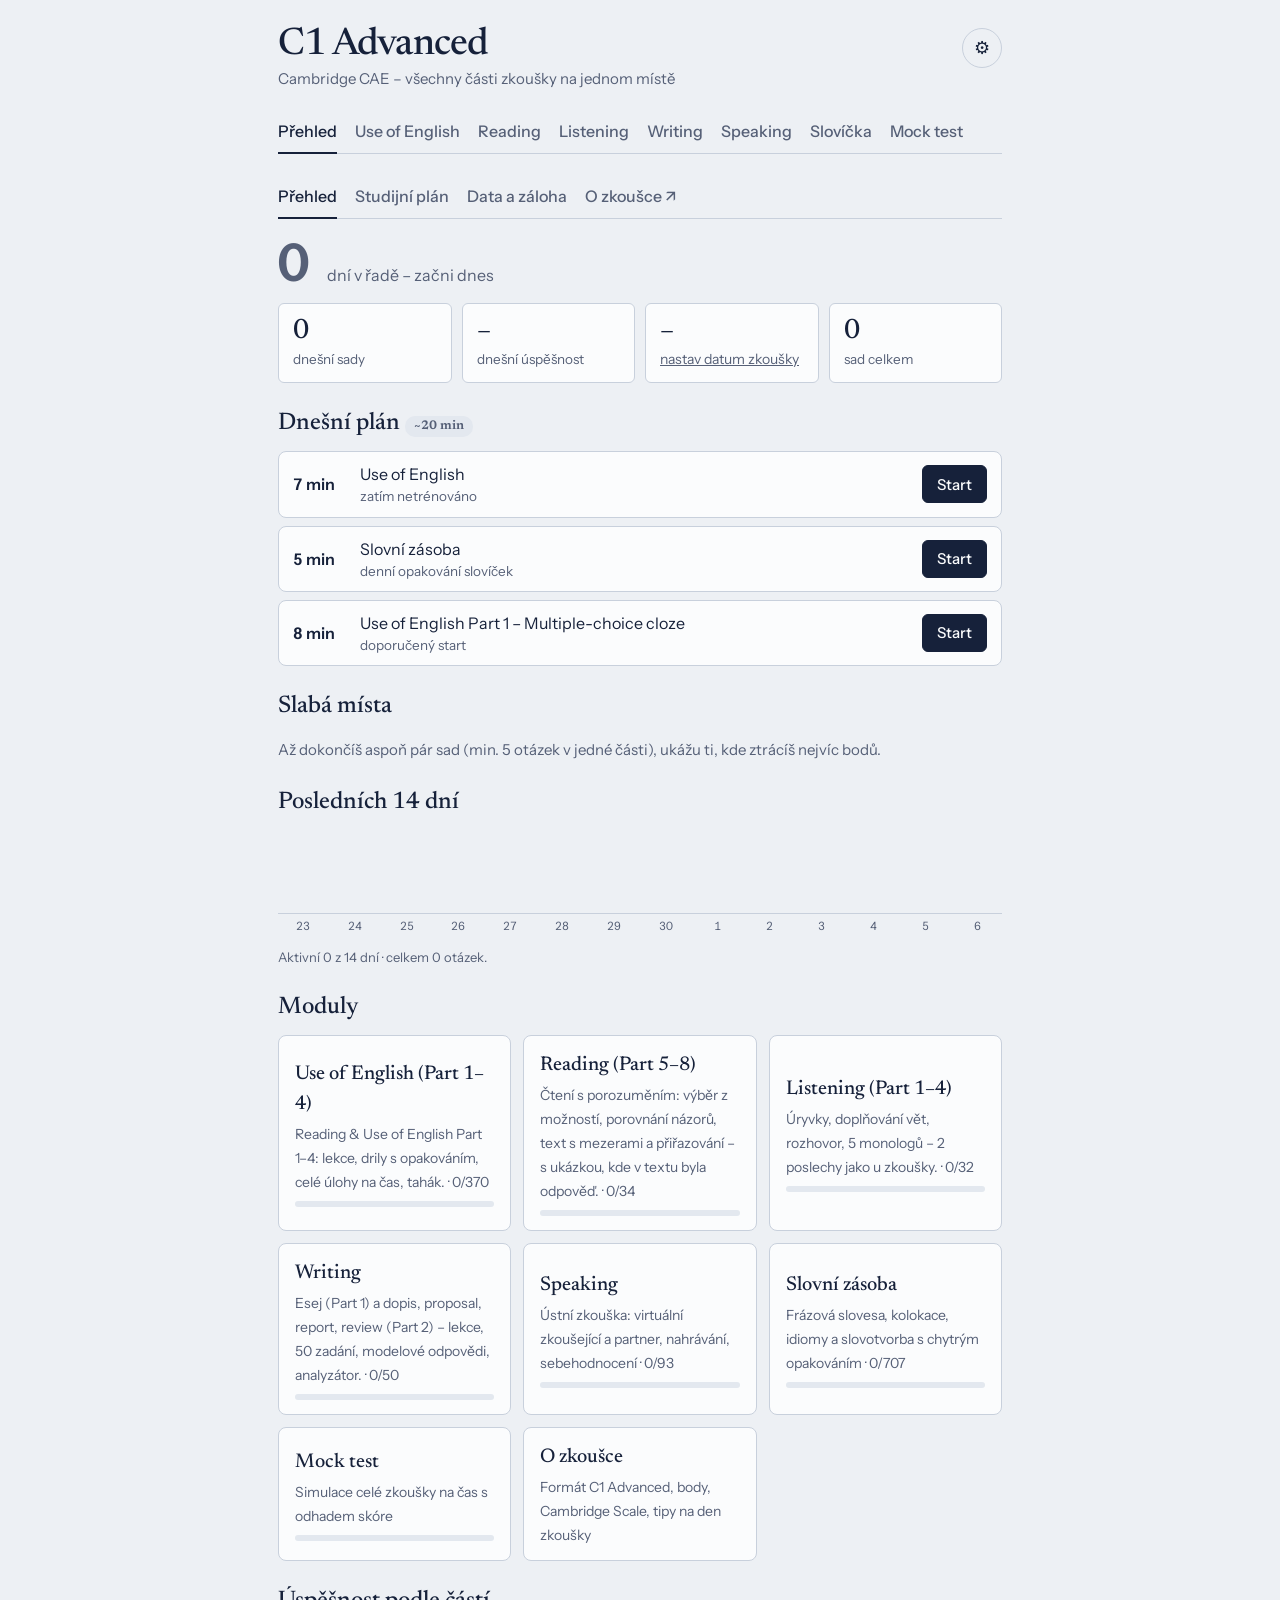
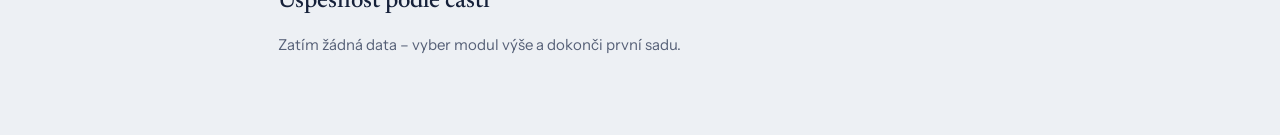
==== commit dcbb4c05: "Use of English: landing with part cards, lessons + mini-quizzes, richer feedback, answer-sheet exam " ====
--- a/index.html
+++ b/index.html
@@ -31,6 +31,7 @@
 <script src="js/data/speaking.js"></script>
 <script src="js/data/vocab.js"></script>
 <!-- modules (each file: Portal.register({...})) -->
+<script src="js/data/uoe-lessons.js"></script>
 <script src="js/modules/uoe.js"></script>
 <script src="js/modules/reading.js"></script>
 <script src="js/modules/listening.js"></script>
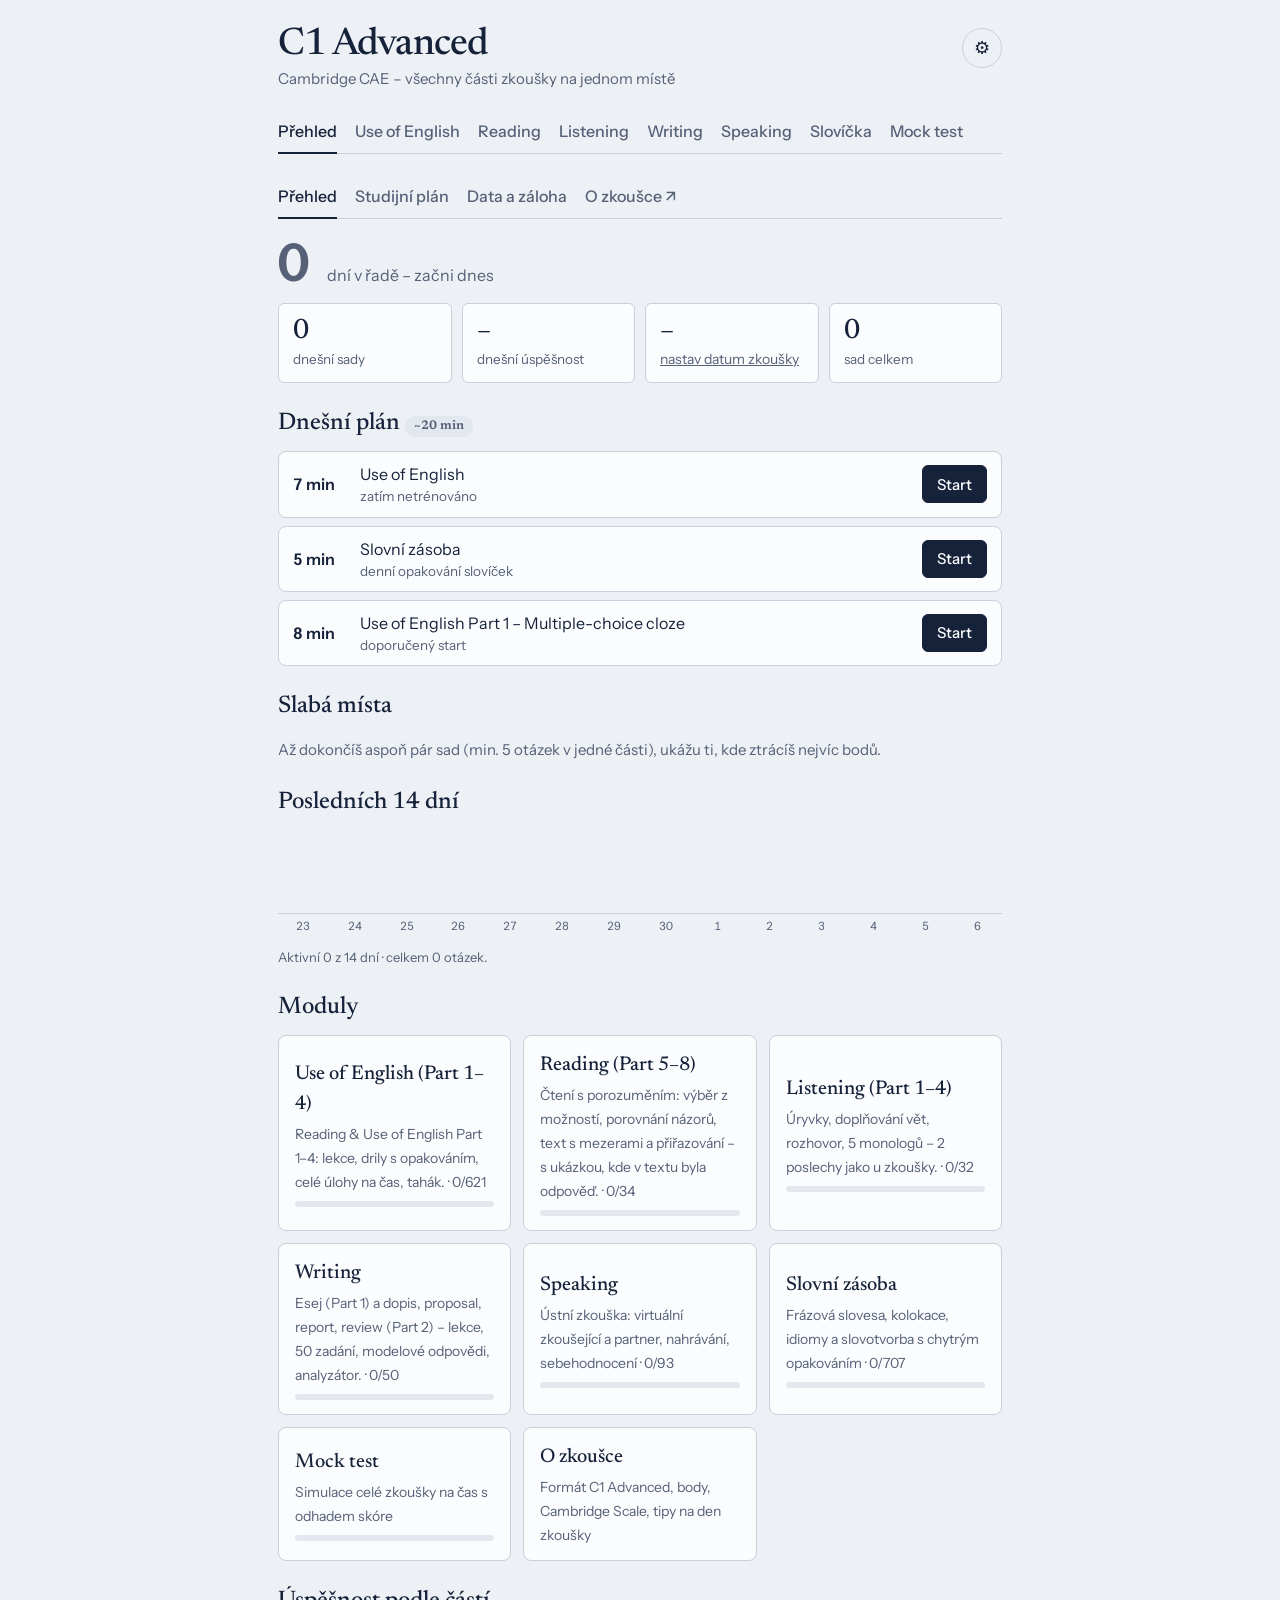
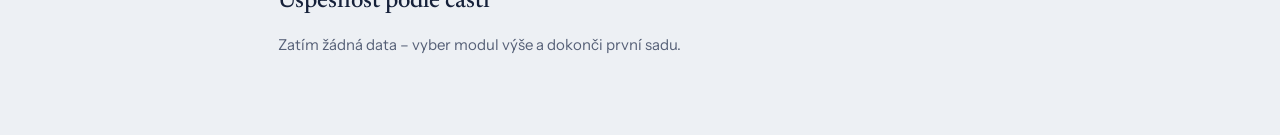
==== commit fb5b0f63: "Sync progress between devices with Google sign-in Adds an account chip in the top bar. After signing" ====
--- a/index.html
+++ b/index.html
@@ -39,5 +39,8 @@
 <script src="js/modules/speaking.js"></script>
 <script src="js/modules/vocab.js"></script>
 <script src="js/modules/mock.js"></script>
+<!-- account + progress sync between devices (needs the api/ functions on Vercel) -->
+<script src="js/sync-merge.js"></script>
+<script src="js/sync.js"></script>
 </body>
 </html>
